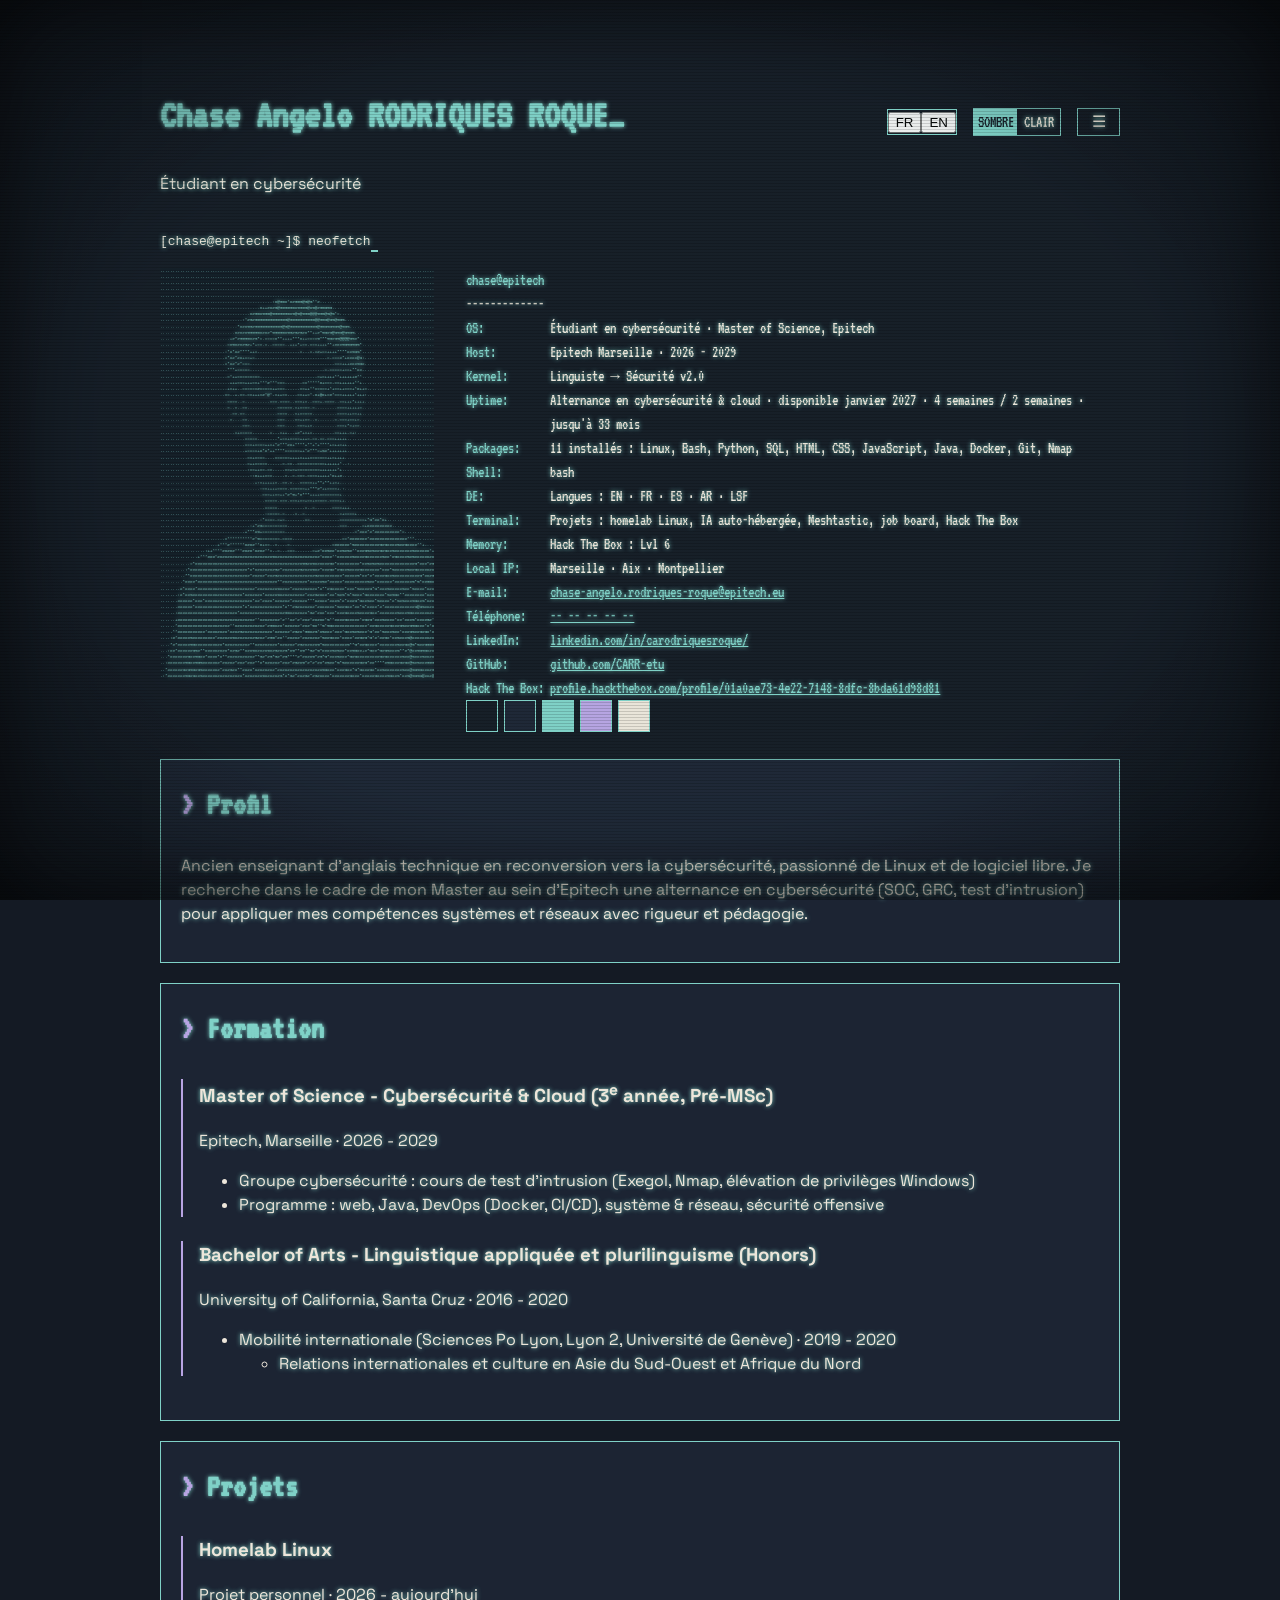
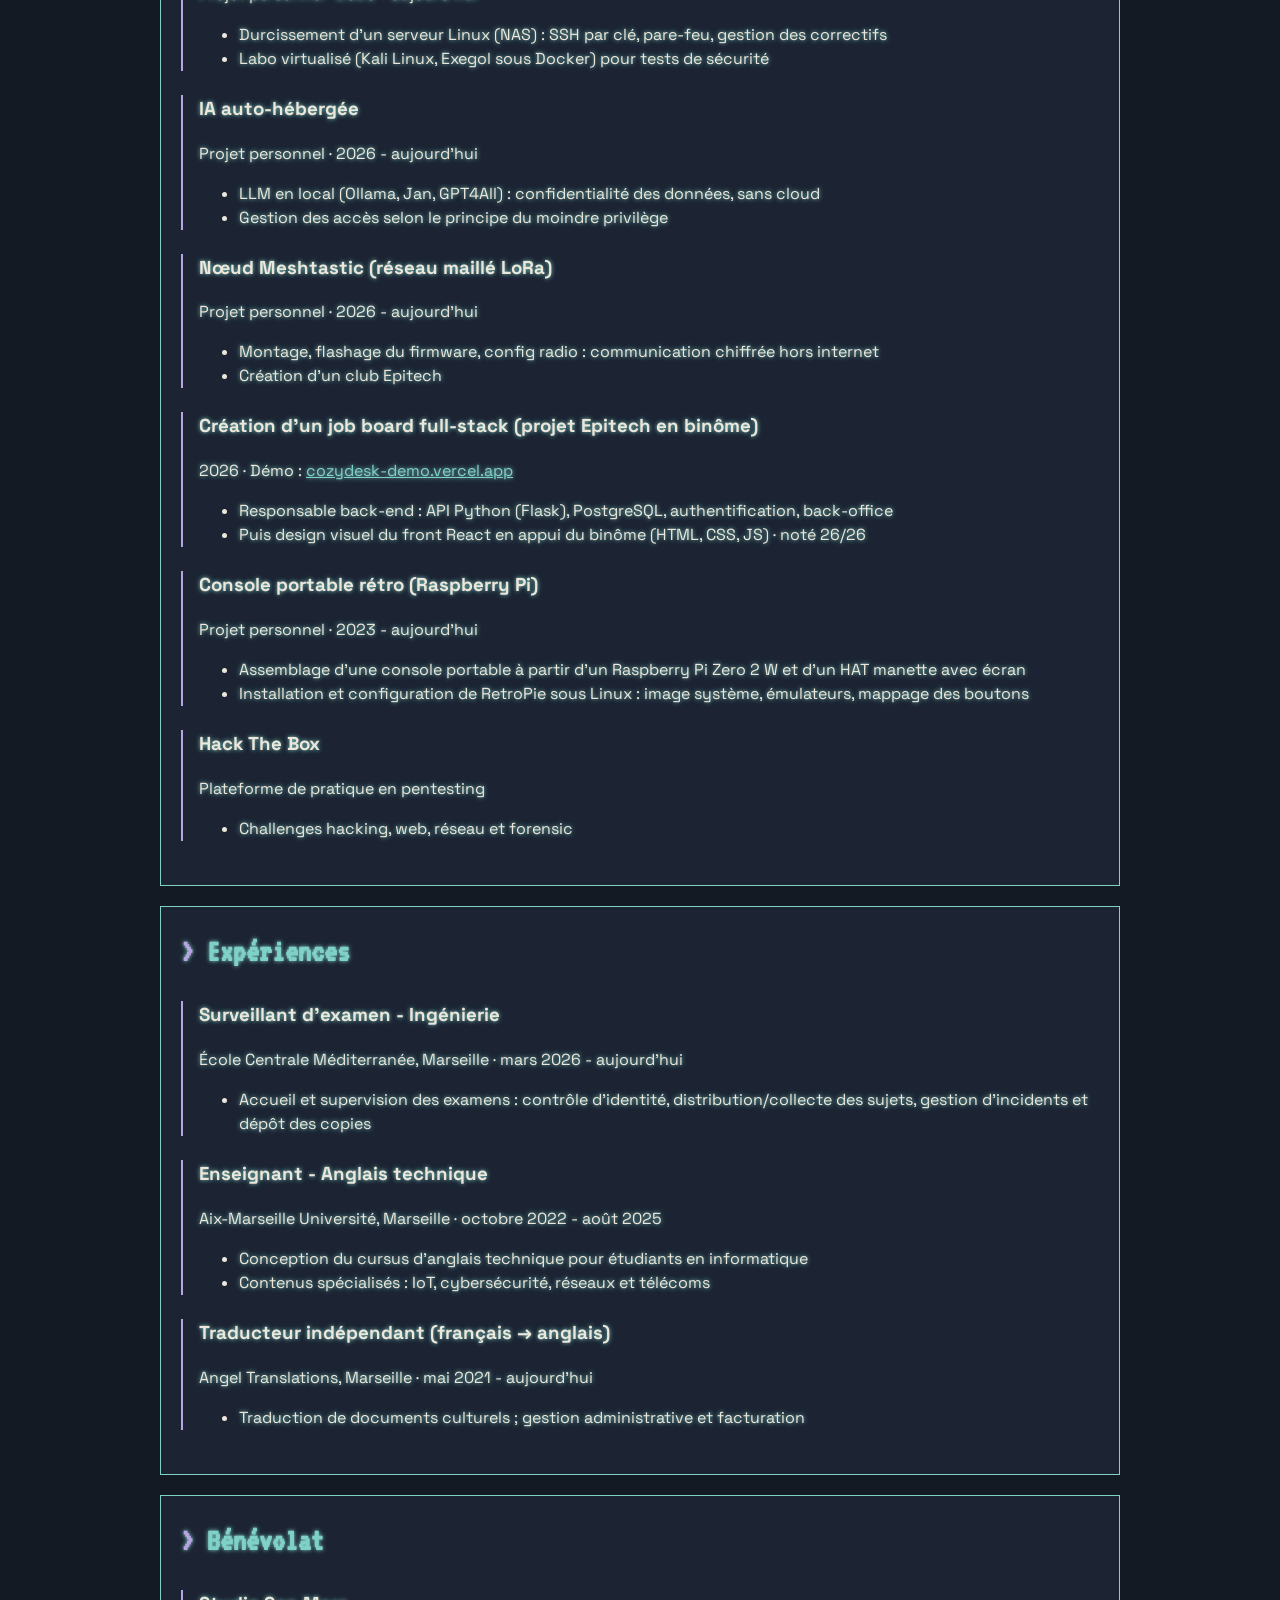
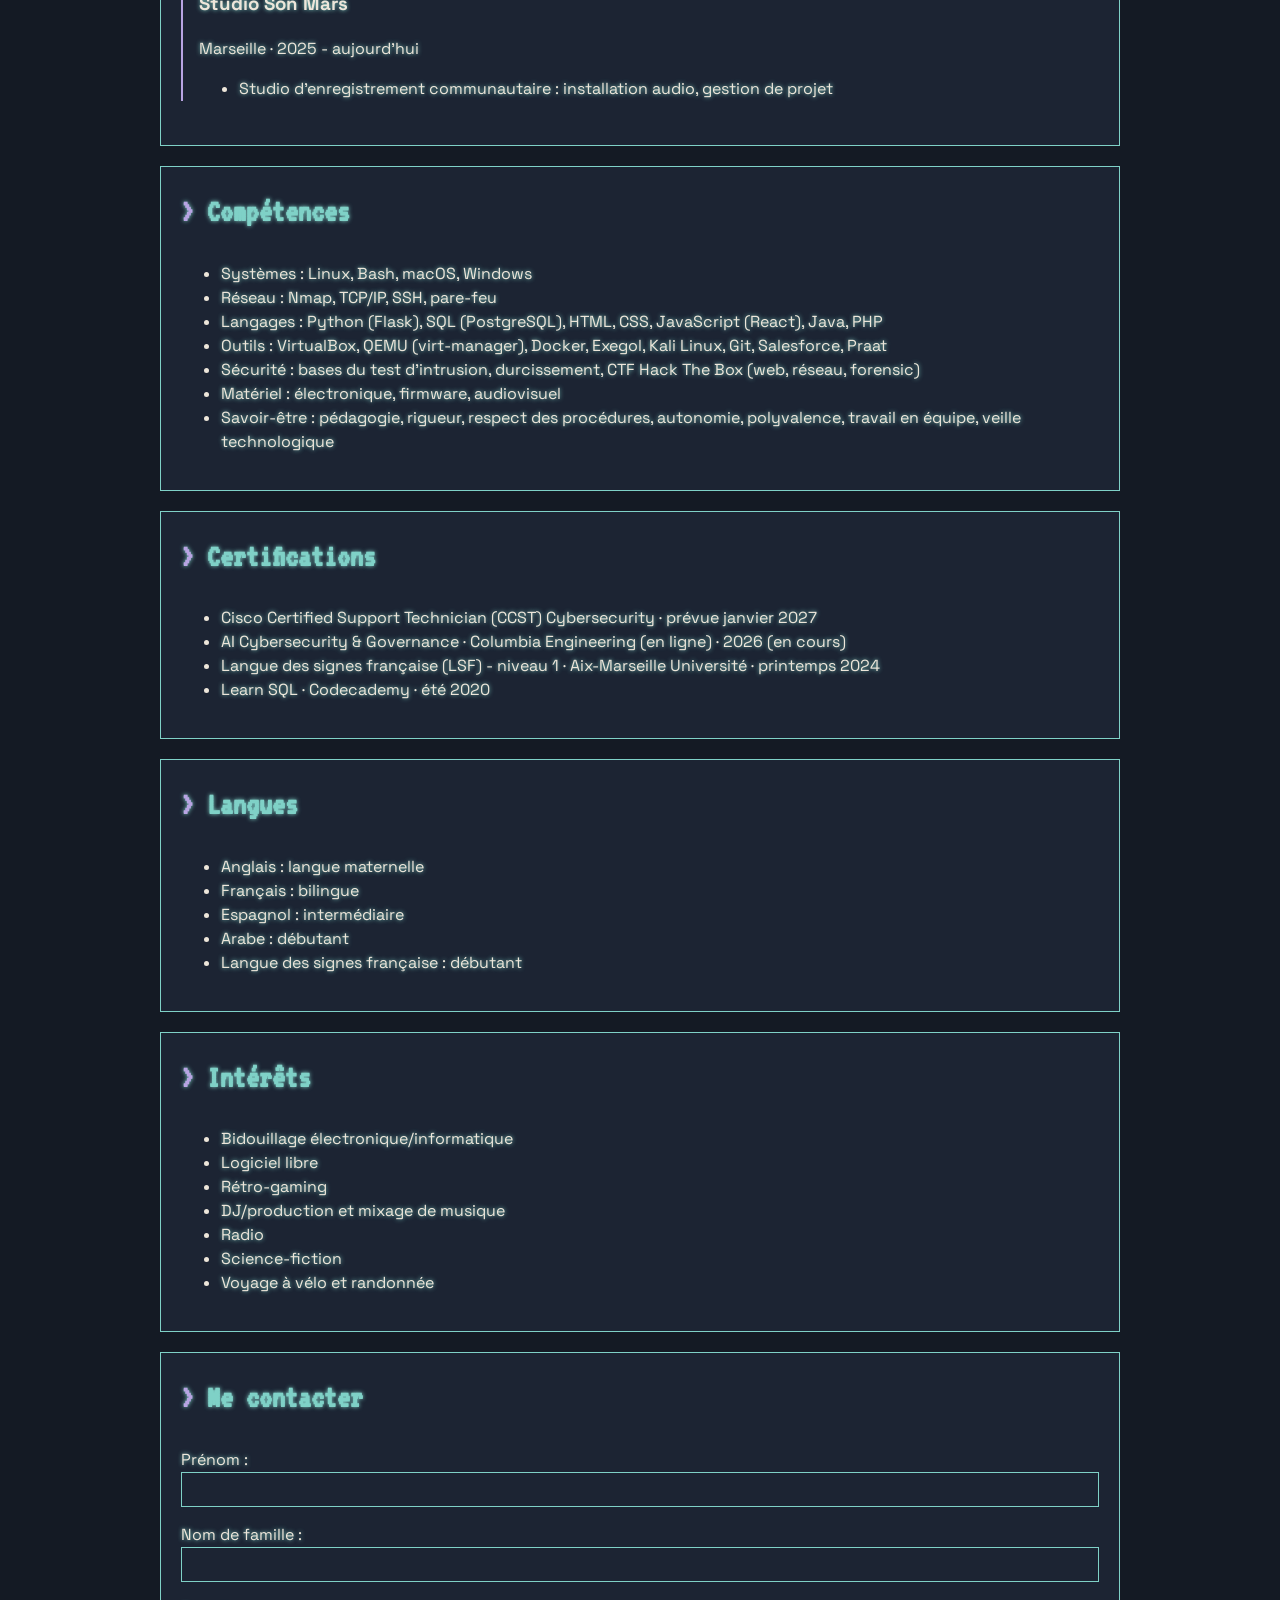
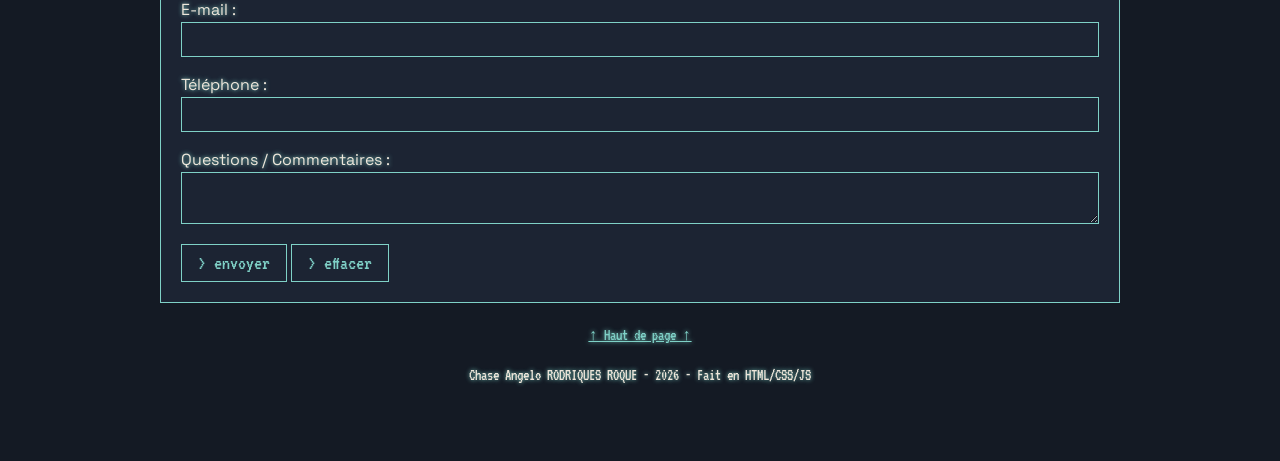
==== index.html @ 21bb39c5 "Update French content from CV" ====
<!DOCTYPE html>
<html lang="fr">
<head>
    <meta charset="UTF-8">
    <meta name="viewport" content="width=device-width, initial-scale=1.0">
    <title>Chase Angelo RODRIQUES ROQUE, Étudiant en cybersécurité</title>
    <link rel="preconnect" href="https://fonts.googleapis.com">
    <link rel="preconnect" href="https://fonts.gstatic.com" crossorigin>
    <link href="https://fonts.googleapis.com/css2?family=Space+Grotesk:wght@300..700&family=VT323&display=swap" rel="stylesheet">
    <link rel="stylesheet" href="css/style.css">
    <script src="js/main.js" defer></script>
</head>
    <body>
    <header>
        <div class="id">
            <h1>Chase Angelo RODRIQUES ROQUE</h1>
            <p>Étudiant en cybersécurité</p> 
        </div>
        <div class="header-controls">
            <ul class="lang-switch">
                <li><button type="button" data-lang="fr" aria-pressed="true">FR</button></li>
                <li><button type="button" data-lang="en" aria-pressed="false">EN</button></li>
            </ul>
            <label class="switch">
                <input type="checkbox" id="theme-toggle" aria-label="Mode clair">
                <span class="slider"></span>
                <span class="switch-text switch-dark">SOMBRE</span>
                <span class="switch-text switch-light">CLAIR</span>
            </label>
            <nav>
                <details>
                    <summary aria-label="Menu">☰</summary>
                    <ul>
                        <li><a href="#">neofetch_</a></li>
                        <li><a href="#profile">Profil</a></li>
                        <li><a href="#education">Formation</a></li>
                        <li><a href="#projects">Projets</a></li>
                        <li><a href="#experience">Expériences</a></li>
                        <li><a href="#volunteering">Bénévolat</a></li>
                        <li><a href="#skills">Compétences</a></li>
                        <li><a href="#certifications">Certifications</a></li>
                        <li><a href="#languages">Langues</a></li>
                        <li><a href="#interests">Intérêts</a></li>
                        <li><a href="#contact-form">Me contacter</a></li>
                    </ul>
                </details>
            </nav>    
        </div>
    </header>
    <main>
        <section id="neofetch">
            <p><code>[chase@epitech ~]$ <kbd>neofetch</kbd></code></p>
            <div class="portrait" tabindex="0">
                <img src="assets/photo-color.jpg" alt="Photo de Chase Angelo RODRIQUES ROQUE" width="400" height="400">
                <pre aria-hidden="true">
..............................................................................................................
..............................................................................................................
..............................................................................................................
..............................................................................................................
..............................................................................................................
.............................................:#@%%#*##%%%@%@%**#..............................................
........................................#++###%@%%%%%%#%%%%@#%@#%%%%%.........................................
..................................-.##%%#%%%@%%%%%%%#%@%@%%%@@@%%%@%@%*=......................................
.................................:*#%#%%%%%%%%%%%%%@%%%%%%%%%%@@%%%@%%@%%%-...................................
...............................*###%%#%%%%%%%%%%%@%@%%%%%%%%%%%@%%%%%%%%@%%%-.................................
..............................#####%%%%%####*%%%%%#%%#%#%##**++#*%%#%@%%%@%%%%................................
............................+#*#%%%%##%*=-====#**++++***#++====%***%%#%%@@@@%%#*..............................
...........................=#%####%#+*+==-=--=====--+++*+==-===++++**+###%%%%%%%*.............................
..........................:*#*##****++=-----------------=---=-=#+==++++****##%%%*.............................
..........................=*##*##+==+=-----------------------------=-===#*+####@%:............................
..........................=*##*#*===----------------------------------===+++###%%#............................
...........................***+=====------------------------------=-=====+==+**##-............................
...........................=*++=========-----------------------=+=++++**++++++#**.............................
............................+++===+++==+***#***===-------==*****#+===-==++++++**+.............................
...........................+=++--======#=====++===------==++**=====+*+==++===+*#++=...........................
..........................==--+-==-==+++=#*@*-=++==----==++=*-#+@#+=#*===+++++*+++:...........................
...........................====--=----------===-====--===+=--===+-====--==+++*++++............................
...........................=--=--==------------======-=+====-=---------====+++++=-............................
............................-==-==-------------====---=+=====----------====++==++.............................
............................=----==------------===----==++==--=-------=-===+==+=..............................
.............................----===-----------===-----===++=----------===+*=+==..............................
..............................=+=====-------=---=++---+#*+=+=---------==+++-=+:...............................
..................................=====--------*+==+====+++=-==-==-===+++++...................................
..................................===+====++=+*#***##+****+**+*+****+=++=++...................................
..................................+====+#*#*++****======++*#***=+%#*+++++++...................................
...................................==+====----======++++=+++=======++=++++....................................
...................................=++=====------=-==--===========++++++*.-:..................................
...................................:==++==-==-----==+=+=========+++++++*+..-..................................
....................................::#+++===-----=--=-===-====+++++*#++#.....................................
......................................+:=+++++=--==-=---=====++**+**++=+--....................................
........................................:==++++====-======++***#*++====+.:....................................
.........................................===++==++*#*%+*#***++++========+.....................................
..........................................=====-===-===+==+==+=====-====++....................................
..........................................=====-----------=--=-------====+++..................................
..........................................:=====-=----=--=--------------=+====+...............................
........................................:*====-=+=--------==------------==========+*%*##*#+...................
....................................:+*#%==========---------------------===------=+##########.................
.................................-+***#%+=========----------------------------=*###*#*##########*=............
..........................=**********#*%========-====--------------------==*#######*###############***-.......
.......................+***#******####**#+==--=----=-----------------=######*%##########%#%####%##%####**+-...
..................:++****#####***####*####**=--=---===-------=+#*##%##*##%#%#**###%%#%##%#%##%#######%######*+
...............+***###*######################%##################*####**######%####%######%##*#%####%#%########
............=*###########################################%%##%######%#*#########*##%#%#%##############%*###*#%
..........:*#######################*#*########%#*#######%####%##*###%#*#%##%####%#######*###*%#####%##%#######
.........-**########################*#####*###%###############%##########*#####%*##*#*####%##%##########%*###%
.........*####*################################**##########*#####%#*#####*#########%##*######*#######%*%*##%%#
........#*####*#######################*########%####*##########*#**#%#####*###*%####%*%*###%#####%##*%####*###
.......:#*##%####################*#######*#####%##########*###%####*##*%#%*%*%###*%#######*%#%%#**########*###
.......######*###*###################*##*####*######*######***#####*###%*#*###%*%##%##*%####*#*%#%###%%##%*###
.......######*###################*#*#############*#**#%#######*#######*%##%##*##*%*####*#*############%@%%####
......:########################*##################%%#######*%#*###*###*###%####%####%##*#######%###%%#########
......+###############################**########*#**##*#*###*#####*%**####%#####*#%#%*###%####*##*###%*####%#*
......*#####################**############*#%%###*######*###*%#**%*%%##############*##%#####%###%%##%%%###*#*#
.....**###########*########*####%############*######*#%##*%%##%*#%###*###*%##%#%###*%*##*%###%##*###%%##%#%#*#
....:#*#####%#########*######%########%###*#%%*##**#####*#######*%##%###*####*##%#%*%*#*##%#*##%###%@#########
....*#*#####%%###########*##########**#########*######*#%######%*%#########%**%*##%####*#######%##%#@%*%##%%%%
...:##*######%%#**#########*##%#**###%#####%##%###%*#%**#%**%#*%*####%#%##*##%%##+#*%##*%#%%###%**#*@##%%%%###
...*#######%##%%##*####*#**###########**%#*#%*%#*#%****#*####%*#%*%*###%###*%#%#########%#%######%##@%###%####
..:#######%%##%%%#######*#####*###*###**#*######*###*#%##%*#*#*##*#%##*%*%######%#%*##****#%%###%#%#@%#%###%%%
..*######%#%%%#%%#######*###%##**####*########*##################%%###*###%##*%*%###%#*##%#######%##@%%%%####%
.:*#######%%#%##%################*#######%######%*#*%#*###%#*#%#####*#######%###*#####%####%%##%*##%@%%%%@###@
                </pre>
            </div>
            <div class="neofetch-info">
                <p class="neofetch-title">chase@epitech</p>
                <p aria-hidden="true">-------------</p>
                <dl>
                    <dt>OS</dt>
                    <dd>Étudiant en cybersécurité · Master of Science, Epitech</dd>
                    <dt>Host</dt>
                    <dd>Epitech Marseille · 2026 - 2029</dd>
                    <dt>Kernel</dt>
                    <dd>Linguiste → Sécurité v2.0</dd>
                    <dt>Uptime</dt>
                    <dd>Alternance en cybersécurité & cloud · disponible janvier 2027 · 4 semaines / 2 semaines · jusqu'à 33 mois</dd>
                    <dt>Packages</dt>
                    <dd>11 installés : Linux, Bash, Python, SQL, HTML, CSS, JavaScript, Java, Docker, Git, Nmap</dd>
                    <dt>Shell</dt>
                    <dd>bash</dd>
                    <dt>DE</dt>
                    <dd>Langues : EN · FR · ES · AR · LSF</dd>
                    <dt>Terminal</dt>
                    <dd>Projets : homelab Linux, IA auto-hébergée, Meshtastic, job board, Hack The Box</dd>
                    <dt>Memory</dt>
                    <dd>Hack The Box : Lvl 6</dd>
                    <dt>Local IP</dt>
                    <dd>Marseille · Aix · Montpellier</dd>
                    <dt>E-mail</dt>
                    <dd><a href="mailto:chase-angelo.rodriques-roque@epitech.eu">chase-angelo.rodriques-roque@epitech.eu</a></dd>
                    <dt>Téléphone</dt>
                    <dd><a href="tel:+33---------">-- -- -- -- --</a></dd>
                    <dt>LinkedIn</dt>
                    <dd><a href="https://linkedin.com/in/carodriquesroque/">linkedin.com/in/carodriquesroque/</a></dd>
                    <dt>GitHub</dt>
                    <dd><a href="https://github.com/CARR-etu">github.com/CARR-etu</a></dd>
                    <dt>Hack The Box</dt>
                    <dd><a href="https://profile.hackthebox.com/profile/01a0ae73-4e22-7148-8dfc-8bda61d98d81">profile.hackthebox.com/profile/01a0ae73-4e22-7148-8dfc-8bda61d98d81</a></dd>
                </dl>
                <div class="neofetch-colors" aria-hidden="true">
                    <span></span>
                    <span></span>
                    <span></span>
                    <span></span>
                    <span></span>
                </div>
            </div>
        </section>
        <section id="profile">
            <h2 data-i18n="profile.title">Profil</h2>
            <p>Ancien enseignant d'anglais technique en reconversion vers la cybersécurité, passionné de Linux et de logiciel libre. Je recherche dans le cadre de mon Master au sein d'Epitech une alternance en cybersécurité (SOC, GRC, test d'intrusion) pour appliquer mes compétences systèmes et réseaux avec rigueur et pédagogie.</p>
        </section>
        <section id="education">
            <h2>Formation</h2>
            <article>
                <h3>Master of Science - Cybersécurité & Cloud (3<sup>e</sup> année, Pré-MSc)</h3>
                <p>Epitech, Marseille · 2026 - 2029</p>
                <ul>
                    <li>Groupe cybersécurité : cours de test d'intrusion (Exegol, Nmap, élévation de privilèges Windows)</li>
                    <li>Programme : web, Java, DevOps (Docker, CI/CD), système & réseau, sécurité offensive</li>
                </ul>
            </article>
            <article>
                <h3>Bachelor of Arts - Linguistique appliquée et plurilinguisme (Honors)</h3>
                <p>University of California, Santa Cruz · 2016 - 2020</p>
                <ul>
                    <li>Mobilité internationale (Sciences Po Lyon, Lyon 2, Université de Genève) · 2019 - 2020
                        <ul>
                            <li>Relations internationales et culture en Asie du Sud-Ouest et Afrique du Nord</li>
                        </ul>
                    </li>
                </ul>
            </article>
        </section>
        <section id="projects">
            <h2>Projets</h2>
            <article>
                <h3>Homelab Linux</h3>
                <p>Projet personnel · 2026 - aujourd'hui</p>
                <ul>
                    <li>Durcissement d'un serveur Linux (NAS) : SSH par clé, pare-feu, gestion des correctifs</li>
                    <li>Labo virtualisé (Kali Linux, Exegol sous Docker) pour tests de sécurité</li>
                </ul>
            </article>
            <article>
                <h3>IA auto-hébergée</h3>
                <p>Projet personnel · 2026 - aujourd'hui</p>
                <ul>
                    <li>LLM en local (Ollama, Jan, GPT4All) : confidentialité des données, sans cloud</li>
                    <li>Gestion des accès selon le principe du moindre privilège</li>
                </ul>
            </article>
            <article>
                <h3>Nœud Meshtastic (réseau maillé LoRa)</h3>
                <p>Projet personnel · 2026 - aujourd'hui</p>
                <ul>
                    <li>Montage, flashage du firmware, config radio : communication chiffrée hors internet</li>
                    <li>Création d'un club Epitech</li>
                </ul>
            </article>
            <article>
                <h3>Création d'un job board full-stack (projet Epitech en binôme)</h3>
                <p>2026 · Démo : <a href="https://cozydesk-demo.vercel.app">cozydesk-demo.vercel.app</a></p>
                <ul>
                    <li>Responsable back-end : API Python (Flask), PostgreSQL, authentification, back-office</li>
                    <li>Puis design visuel du front React en appui du binôme (HTML, CSS, JS) · noté 26/26</li>
                </ul>
            </article>
            <article>
                <h3>Console portable rétro (Raspberry Pi)</h3>
                <p>Projet personnel · 2023 - aujourd'hui</p>
                <ul>
                    <li>Assemblage d'une console portable à partir d'un Raspberry Pi Zero 2 W et d'un HAT manette avec écran</li>
                    <li>Installation et configuration de RetroPie sous Linux : image système, émulateurs, mappage des boutons</li>
                </ul>
            </article>
            <article>
                <h3>Hack The Box</h3>
                <p>Plateforme de pratique en pentesting</p>
                <ul>
                    <li>Challenges hacking, web, réseau et forensic</li>
                </ul>
            </article>
        </section>
        <section id="experience">
            <h2>Expériences</h2>
            <article>
                <h3>Surveillant d'examen - Ingénierie</h3>
                <p>École Centrale Méditerranée, Marseille · mars 2026 - aujourd'hui</p>
                <ul>
                    <li>Accueil et supervision des examens : contrôle d'identité, distribution/collecte des sujets, gestion d'incidents et dépôt des copies</li>
                </ul>
            </article>
            <article>
                <h3>Enseignant - Anglais technique</h3>
                <p>Aix-Marseille Université, Marseille · octobre 2022 - août 2025</p>
                <ul>
                    <li>Conception du cursus d'anglais technique pour étudiants en informatique</li>
                    <li>Contenus spécialisés : IoT, cybersécurité, réseaux et télécoms</li>
                </ul>
            </article>
            <article>
                <h3>Traducteur indépendant (français → anglais)</h3>
                <p>Angel Translations, Marseille · mai 2021 - aujourd'hui</p>
                <ul>
                    <li>Traduction de documents culturels ; gestion administrative et facturation</li>
                </ul>
            </article>
        </section>
        <section id="volunteering">
            <h2>Bénévolat</h2>
            <article>
                <h3>Studio Son Mars</h3>
                <p>Marseille · 2025 - aujourd'hui</p>
                <ul>
                    <li>Studio d'enregistrement communautaire : installation audio, gestion de projet</li>
                </ul>
            </article>
        </section>
        <section id="skills">
            <h2>Compétences</h2>
            <ul>
                <li>Systèmes : Linux, Bash, macOS, Windows</li>
                <li>Réseau : Nmap, TCP/IP, SSH, pare-feu</li>
                <li>Langages : Python (Flask), SQL (PostgreSQL), HTML, CSS, JavaScript (React), Java, PHP</li>
                <li>Outils : VirtualBox, QEMU (virt-manager), Docker, Exegol, Kali Linux, Git, Salesforce, Praat</li>
                <li>Sécurité : bases du test d'intrusion, durcissement, CTF Hack The Box (web, réseau, forensic)</li>
                <li>Matériel : électronique, firmware, audiovisuel</li>
                <li>Savoir-être : pédagogie, rigueur, respect des procédures, autonomie, polyvalence, travail en équipe, veille technologique</li>
            </ul>
        </section>
        <section id="certifications">
            <h2>Certifications</h2>
            <ul>
                <li>Cisco Certified Support Technician (CCST) Cybersecurity · prévue janvier 2027</li>
                <li>AI Cybersecurity & Governance · Columbia Engineering (en ligne) · 2026 (en cours)</li>
                <li>Langue des signes française (LSF) - niveau 1 · Aix-Marseille Université · printemps 2024</li>
                <li>Learn SQL · Codecademy · été 2020</li>
            </ul>
        </section>
        <section id="languages">
            <h2>Langues</h2>
            <ul>
                <li>Anglais : langue maternelle</li>
                <li>Français : bilingue</li>
                <li>Espagnol : intermédiaire</li>
                <li>Arabe : débutant</li>
                <li>Langue des signes française : débutant</li>
            </ul>
        </section>
        <section id="interests">
            <h2>Intérêts</h2>
            <ul>
                <li>Bidouillage électronique/informatique</li>
                <li>Logiciel libre</li>
                <li>Rétro-gaming</li>
                <li>DJ/production et mixage de musique</li>
                <li>Radio</li>
                <li>Science-fiction</li>
                <li>Voyage à vélo et randonnée</li>
            </ul>
        </section>
        <section id="contact-form">
            <h2>Me contacter</h2>
            <form>
                <label for="fname">Prénom :</label>
                <input type="text" id="fname" name="fname" required>

                <label for="lname">Nom de famille :</label>
                <input type="text" id="lname" name="lname" required>

                <label for="email">E-mail :</label>
                <input type="email" id="email" name="email" required>

                <label for="tel-num">Téléphone :</label>
                <input type="tel" id="tel-num" name="tel-num">

                <label for="message">Questions / Commentaires :</label>
                <textarea id="message" name="message" required></textarea>

                <input type="submit" value="> envoyer">
                <input type="reset" value="> effacer">
            </form>
        </section>

    </main>
    <footer>
        <p><a href="#">↑ Haut de page ↑</a></p>
        <p>Chase Angelo RODRIQUES ROQUE - 2026 - Fait en HTML/CSS/JS</p>
    </footer>
---- css/style.css ----
/* ==========================================================================
   Digital resume — style.css
   Shared by index.html (FR) and en/index.html (EN)

   Contents
   1.  Colors (variables)
   2.  Base
   3.  CRT effect
   4.  Typography & links
   5.  Header
   6.  Language switch (FR | EN)
   7.  Theme switch (dark | light)
   8.  Menu (☰)
   9.  Sections & articles
   10. Neofetch
   11. Portrait & glitch reveal
   12. Contact form
   13. Footer
   14. Reduced motion
   15. Responsive
   ========================================================================== */


/* ===== 1. Colors (variables) ===== */

/* Arctic Cabin (dark), the default */
:root {
    --bg: #141A24;
    --panel: #1C2433;
    --main: #7FD1C7;
    --second: #B8A4E3;
    --text: #EDE6DA;
}

/* Arctic Cabin (light), when the theme switch is checked */
:root:has(#theme-toggle:checked) {
    --bg: #F3EFE8;
    --panel: #E3E7EE;
    --main: #2A766D;
    --second: #6A54A6;
    --text: #1C2433;
}


/* ===== 2. Base ===== */

/* Width and height include padding and border */
*,
*::before,
*::after {
    box-sizing: border-box;
}

/* Menu links scroll smoothly to their section */
html {
    scroll-behavior: smooth;
}

/* Space Grotesk for all readable text */
body {
    background-color: var(--bg);
    color: var(--text);
    font-family: "Space Grotesk", sans-serif;
    padding: 50px 20px;
    line-height: 1.5;
    transition: background-color 0.4s, color 0.4s;
    /* CRT phosphor glow, inherited by all text */
    text-shadow: 0 0 4px var(--main);
}


/* ===== 3. CRT effect ===== */

/* Full-screen layer over the page: scanlines, vignette, haze, curved edges.
   pointer-events: none so it never blocks clicks */
body::after {
    content: "";
    position: fixed;
    inset: 0;
    pointer-events: none;
    z-index: 1000;
    background:
        /* scanlines: 1px faint line every 3px */
        repeating-linear-gradient(
            to bottom,
            rgba(0, 0, 0, 0.15) 0px,
            rgba(0, 0, 0, 0.15) 1px,
            transparent 1px,
            transparent 3px
        ),
        /* vignette: clear center, darker edges */
        radial-gradient(
            ellipse at center,
            transparent 60%,
            rgba(0, 0, 0, 0.45) 100%
        ),
        /* faint green haze (--main in RGB, at 3%) */
        linear-gradient(rgba(127, 209, 199, 0.03), rgba(127, 209, 199, 0.03));
    /* curved screen edges */
    box-shadow: inset 0 0 100px rgba(0, 0, 0, 0.6);
    /* very slow, subtle flicker */
    animation: crt-flicker 4s infinite;
}

@keyframes crt-flicker {
    0%, 100% { opacity: 1; }
    50% { opacity: 0.94; }
}

/* Light mode: lighter overlay, no flicker, no glow
   (animation: none is needed, an animation overrides a static opacity) */
:root:has(#theme-toggle:checked) body::after {
    opacity: 0.4;
    animation: none;
}

:root:has(#theme-toggle:checked) body {
    text-shadow: none;
}


/* ===== 4. Typography & links ===== */

/* Name: VT323 retro terminal font */
h1 {
    font-family: "VT323", monospace;
    color: var(--main);
    font-size: 2.5rem;
    transition: color 0.4s;
}

/* Blinking cursor after the name.
   step-end = no fade: each keyframe value holds until the next one (on 0-50%, off 50-100%) */
h1::after {
    content: "_";
    animation: cursor-blink 1s step-end infinite;
}

@keyframes cursor-blink {
    0%, 100% { opacity: 1; }
    50% { opacity: 0; }
}

/* Section titles */
h2 {
    font-family: "VT323", monospace;
    color: var(--main);
    font-size: 2rem;
    transition: color 0.4s;
}

/* Terminal prompt before each section title */
h2::before {
    content: "> ";
    color: var(--second);
}

a {
    color: var(--main);
    transition: background-color 0.25s, color 0.25s;
}

/* Inverted highlight on hover, keyboard focus and tap */
a:hover,
a:focus-visible,
a:active {
    background-color: var(--main);
    color: var(--bg);
}


/* ===== 5. Header ===== */

/* Name on the left, controls on the right, one row */
header {
    display: flex;
    justify-content: space-between;
    align-items: baseline;
    flex-wrap: wrap;             /* on phones, the controls can drop to a 2nd line */
    gap: 1rem;
    position: sticky;
    top: 0;
    z-index: 10;
    background-color: var(--bg);
}

/* FR|EN, theme switch and ☰ side by side, all in VT323 (inherited) */
.header-controls {
    display: flex;
    align-items: center;
    gap: 1rem;
    font-family: "VT323", monospace;
}

section {
    scroll-margin-top: 10rem;
}

/* ===== 6. Language switch (FR | EN) ===== */

/* Two links shown as one pill */
.lang-switch {
    display: inline-flex;
    margin: 0;
    padding: 0;
    list-style-type: none;
    border: 1px solid var(--main);
}

/* Both halves the same width: 7 characters + padding */
.lang-switch a {
    display: block;
    width: calc(7ch + 1px);
    padding: 1px;
    text-align: center;
    text-decoration: none;
}

/* Current language = inverted */
.lang-switch a[aria-current="page"] {
    background-color: var(--main);
    color: var(--bg);
}


/* ===== 7. Theme switch (dark | light) ===== */

/* The pill */
.switch {
    position: relative;
    display: inline-flex;
    border: 1px solid var(--main);
    cursor: pointer;
}

/* Hide the real checkbox but keep it keyboard-accessible */
.switch input {
    position: absolute;
    opacity: 0;
    width: 0;
    height: 0;
}

/* DARK / LIGHT words, above the slider */
.switch-text {
    position: relative;
    z-index: 1;
    width: calc(7ch + 1px);
    padding: 1px;
    text-align: center;
}

/* Sliding highlight, covers one half */
.slider {
    position: absolute;
    top: 0;
    left: 0;
    width: 50%;
    height: 100%;
    background-color: var(--main);
    transition: transform 0.4s;
}

/* Checked = light: slide to the right half */
.switch input:checked ~ .slider {
    transform: translateX(100%);
}

/* Keyboard focus ring */
.switch input:focus-visible ~ .slider {
    outline: 2px solid var(--second);
}

/* Active word: dark text so it stays readable on the highlight */
/* Unchecked = dark mode: DARK is under the highlight */
.switch input:not(:checked) ~ .switch-dark {
    color: var(--bg);
}

/* Checked = light mode: LIGHT is under the highlight */
.switch input:checked ~ .switch-light {
    color: var(--bg);
}


/* ===== 8. Menu (☰) ===== */

/* The ☰ button: pill look, like FR|EN and the theme switch */
nav summary {
    display: flex;
    justify-content: center;
    align-items: center;
    width: calc(7ch + 1px);          /* 44px tap target */
    min-height: 28px;
    list-style: none;            /* removes the ▶ arrow (Chrome, Firefox) */
    border: 1px solid var(--main);
    cursor: pointer;
}

/* Removes the ▶ arrow in Safari */
nav summary::-webkit-details-marker {
    display: none;
}

/* Keyboard focus: same style as the other controls */
nav summary:focus-visible {
    outline: 2px solid var(--second);
}

/* The anchor point: the dropdown is placed relative to this box */
nav details {
    position: relative;
}

/* The dropdown: floats over the page, under the ☰, aligned to its right edge */
nav details ul {
    position: absolute;
    top: 100%;                   /* just below the button */
    right: 0;                    /* right edges line up */
    z-index: 10;                 /* above the sections, below the CRT layer (1000) */
    min-width: 20ch;             /* wide enough so links don't wrap */
    margin: 0;
    padding: 0.5rem 0;
    list-style: none;
    background-color: var(--panel);
    border: 1px solid var(--main);
}

/* One link per line, full width of the dropdown */
nav a {
    display: block;
    padding: 0.5rem 1rem;
    text-decoration: none;
}


/* ===== 9. Sections & articles ===== */

/* Every section = a panel, like a terminal window (the neofetch stays open) */
main > section:not(#neofetch) {
    margin-top: 20px;
    margin-bottom: 20px;
    padding: 20px;
    background-color: var(--panel);
    border: 1px solid var(--main);
    transition: background-color 0.4s, border-color 0.4s;
}

/* No extra space above the title inside the panel */
main > section > h2:first-child {
    margin-top: 0;
}

/* Items inside a panel: no second box, a left line instead */
article {
    margin-top: 1.5rem;
    margin-bottom: 1.5rem;
    padding-left: 1rem;
    border-left: 2px solid var(--second);
}

main:has(section:target) > section:not(:target) {
    display: none;
}

/* ===== 10. Neofetch ===== */

/* VT323 for the whole block (inherited) */
#neofetch {
    font-family: "VT323", monospace;
}

#neofetch pre {
    color: var(--main);
    overflow: auto;              /* only the ASCII scrolls on small screens, not the page */
}

/* user@host title */
#neofetch .neofetch-title {
    color: var(--main);
}

/* No default paragraph margins, so the title lines up with the portrait */
#neofetch .neofetch-info p {
    margin: 0;
}

/* Label → value rows: labels as wide as needed, values take the rest */
#neofetch dl {
    display: grid;
    grid-template-columns: auto 1fr;
    column-gap: 1ch;
    margin: 0;
}

#neofetch dt {
    color: var(--main);
}

/* The colon is added by CSS, keeps the HTML clean */
#neofetch dt::after {
    content: ":";
}

#neofetch dd {
    margin: 0;
}

/* Color blocks = the palette, so they follow the theme */
#neofetch .neofetch-colors span {
    display: inline-block;
    width: 2rem;
    height: 2rem;
    border: 1px solid var(--main);
}

#neofetch .neofetch-colors span:nth-child(1) { background-color: var(--bg); }
#neofetch .neofetch-colors span:nth-child(2) { background-color: var(--panel); }
#neofetch .neofetch-colors span:nth-child(3) { background-color: var(--main); }
#neofetch .neofetch-colors span:nth-child(4) { background-color: var(--second); }
#neofetch .neofetch-colors span:nth-child(5) { background-color: var(--text); }

/* Terminal typing: "neofetch" types itself once, just after the page loads,
   then the underscore cursor keeps blinking, like the one after the name.
   The box grows 1 character per step; overflow: hidden hides the rest */
#neofetch kbd {
    display: inline-block;
    overflow: hidden;
    white-space: nowrap;
    vertical-align: bottom;
    font-family: inherit;
    width: 1ch;                  /* starts with just the cursor */
    padding-right: 1ch;          /* space reserved for the cursor */
    /* the cursor: a 1ch x 2px bar in the bottom right corner (underscore, like the h1) */
    background: linear-gradient(var(--main), var(--main)) no-repeat right bottom / 1ch 2px;
    animation:
        type-in 0.8s steps(8, end) 0.3s forwards,
        underscore-blink 1s step-end 1.1s infinite;
}

/* 8 letters in "neofetch" + 1ch for the cursor */
@keyframes type-in {
    to { width: 9ch; }
}

/* Starts when the typing ends (0.3s + 0.8s = 1.1s); same rhythm as the h1 cursor */
@keyframes underscore-blink {
    0%, 100% { background-size: 1ch 2px; }
    50% { background-size: 0 0; }
}


/* ===== 11. Portrait & glitch reveal ===== */

/* ASCII on top, color photo revealed on hover, tap or keyboard focus */
#neofetch .portrait {
    position: relative;
    display: inline-block;
    flex-shrink: 0;
    overflow: hidden;
    cursor: pointer;
}

/* The ASCII sets the size of the portrait and hides the photo behind it */
#neofetch .portrait pre {
    position: relative;
    z-index: 1;
    margin: 0;
    font-family: monospace;
    font-size: 0.26rem;
    line-height: 1.5;
    background-color: var(--bg);
    transition: opacity 0.15s;
}

/* The photo fills exactly the ASCII's space, underneath it */
#neofetch .portrait img {
    position: absolute;
    top: 0;
    left: 0;
    width: 100%;
    height: 100%;
    object-fit: cover;
}

/* Reveal: the ASCII fades out */
#neofetch .portrait:hover pre,
#neofetch .portrait:focus pre {
    opacity: 0;
}

/* Keyboard users see where the focus is */
#neofetch .portrait:focus-visible {
    outline: 2px solid var(--second);
}

/* Photo glitch: one band of the photo per frame, uneven timings and shifts.
   steps(1, end) = no smooth motion, the image jumps from frame to frame */
#neofetch .portrait:hover img,
#neofetch .portrait:focus img {
    animation: image-glitch-in 0.6s steps(1, end);
}

@keyframes image-glitch-in {
    0%   { clip-path: inset(42% 0 51% 0); transform: translateX(-9px); }
    7%   { clip-path: inset(8% 0 88% 0);  transform: translateX(4px); }
    13%  { clip-path: inset(63% 0 12% 0); transform: translateX(-2px) skewX(8deg); }
    21%  { clip-path: inset(0 0 94% 0);   transform: translateX(11px); }
    27%  { clip-path: inset(28% 0 40% 0); transform: translateX(-6px); }
    38%  { clip-path: inset(77% 0 3% 0);  transform: translateX(3px) skewX(-5deg); }
    44%  { clip-path: inset(15% 0 79% 0); transform: translateX(-12px); }
    56%  { clip-path: inset(50% 0 30% 0); transform: translateX(5px); }
    61%  { clip-path: inset(4% 0 60% 0);  transform: translateX(-3px); }
    73%  { clip-path: inset(35% 0 25% 0); transform: translateX(2px); }
    84%  { clip-path: inset(0 0 12% 0);   transform: translateX(-1px); }
    100% { clip-path: inset(0 0 0 0);     transform: translateX(0); }
}

/* Palette glitch: a color layer over the portrait, invisible at rest.
   screen blends the color into the photo instead of covering it */
#neofetch .portrait::after {
    content: "";
    position: absolute;
    inset: 0;
    z-index: 2;
    pointer-events: none;
    opacity: 0;
    mix-blend-mode: screen;
}

/* Light mode: darker palette, so multiply tints better than screen */
:root:has(#theme-toggle:checked) #neofetch .portrait::after {
    mix-blend-mode: multiply;
}

#neofetch .portrait:hover::after,
#neofetch .portrait:focus::after {
    animation: palette-glitch 0.6s steps(1, end);
}

/* Same timing as the photo, different bands, so they never line up.
   Max 2 color flashes at low opacity: stays under WCAG 2.3.1 (3 flashes per second) */
@keyframes palette-glitch {
    0%   { opacity: 0.5;  background-color: var(--main);   clip-path: inset(10% 0 82% 0); transform: translateX(7px); }
    7%   { opacity: 0.4;  background-color: var(--second); clip-path: inset(55% 0 30% 0); transform: translateX(-4px); }
    21%  { opacity: 0; }
    44%  { opacity: 0.45; background-color: var(--second); clip-path: inset(33% 0 58% 0); transform: translateX(8px); }
    56%  { opacity: 0.3;  background-color: var(--main);   clip-path: inset(80% 0 5% 0);  transform: translateX(-2px); }
    73%, 100% { opacity: 0; }
}


/* ===== 12. Contact form ===== */

/* Each label on its own line, above its field */
#contact-form label {
    display: block;
    margin-top: 1rem;
}

/* Fields: own line, themed with the palette */
#contact-form input[type="text"],
#contact-form input[type="email"],
#contact-form input[type="tel"],
#contact-form textarea {
    display: block;
    width: 100%;
    padding: 0.5rem;
    font-family: inherit;
    color: var(--text);
    background-color: var(--panel);
    border: 1px solid var(--main);
}

/* Buttons: terminal style */
#contact-form input[type="submit"],
#contact-form input[type="reset"] {
    margin-top: 1.25rem;
    padding: 0.5rem 1rem;
    font-family: "VT323", monospace;
    font-size: 1.25rem;
    color: var(--main);
    background: transparent;
    border: 1px solid var(--main);
    cursor: pointer;
    transition: background-color 0.25s, color 0.25s;
}

/* Buttons: inverted highlight, like the links */
#contact-form input[type="submit"]:hover,
#contact-form input[type="submit"]:focus-visible,
#contact-form input[type="reset"]:hover,
#contact-form input[type="reset"]:focus-visible {
    background-color: var(--main);
    color: var(--bg);
}


/* ===== 13. Footer ===== */

/* Back-to-top link, centered, terminal font */
footer {
    font-family: "VT323", monospace;
    text-align: center;
}


/* ===== 14. Reduced motion =====
   Placed after all the animations on purpose: with equal specificity, the last rule wins.
   Selectors match the :hover / :focus rules, otherwise those (more specific) would win. */
@media (prefers-reduced-motion: reduce) {
    /* Links jump instead of scrolling smoothly */
    html {
        scroll-behavior: auto;
    }
    /* No CRT flicker */
    body::after {
        animation: none;
    }
    /* No blinking cursor after the name: it stays visible */
    h1::after {
        animation: none;
    }
    /* No typing: show the word right away (width: 1ch would hide it) */
    #neofetch kbd {
        animation: none;
        width: auto;
        padding-right: 0;
        background: none;
    }
    /* No glitch: the photo just appears */
    #neofetch .portrait:hover img,
    #neofetch .portrait:focus img,
    #neofetch .portrait:hover::after,
    #neofetch .portrait:focus::after {
        animation: none;
    }
}


/* ===== 15. Responsive (mobile first) ===== */

/* Tablet and up: neofetch side by side (portrait left, info right) */
@media (min-width: 768px) {
    #neofetch {
        display: flex;
        flex-wrap: wrap;
        column-gap: 2rem;
        align-items: flex-start;
    }
    /* The prompt line takes a full row above */
    #neofetch > p {
        flex-basis: 100%;
    }
    #neofetch .neofetch-info {
        flex: 1;
        min-width: 0;
        margin: 0;
    }
    header {
    display: flex;
    justify-content: space-between;
    align-items: baseline;
    flex-wrap: wrap;             /* on phones, the controls can drop to a 2nd line */
    gap: 1rem;
    position: sticky;
    top: 0;
    z-index: 10;
    background-color: var(--bg);
    width: 100%;
    }
}

/* Desktop: readable line length, centered */
@media (min-width: 1024px) {
    header,
    main {
        max-width: 60rem;
        margin: 0 auto;
    }
}
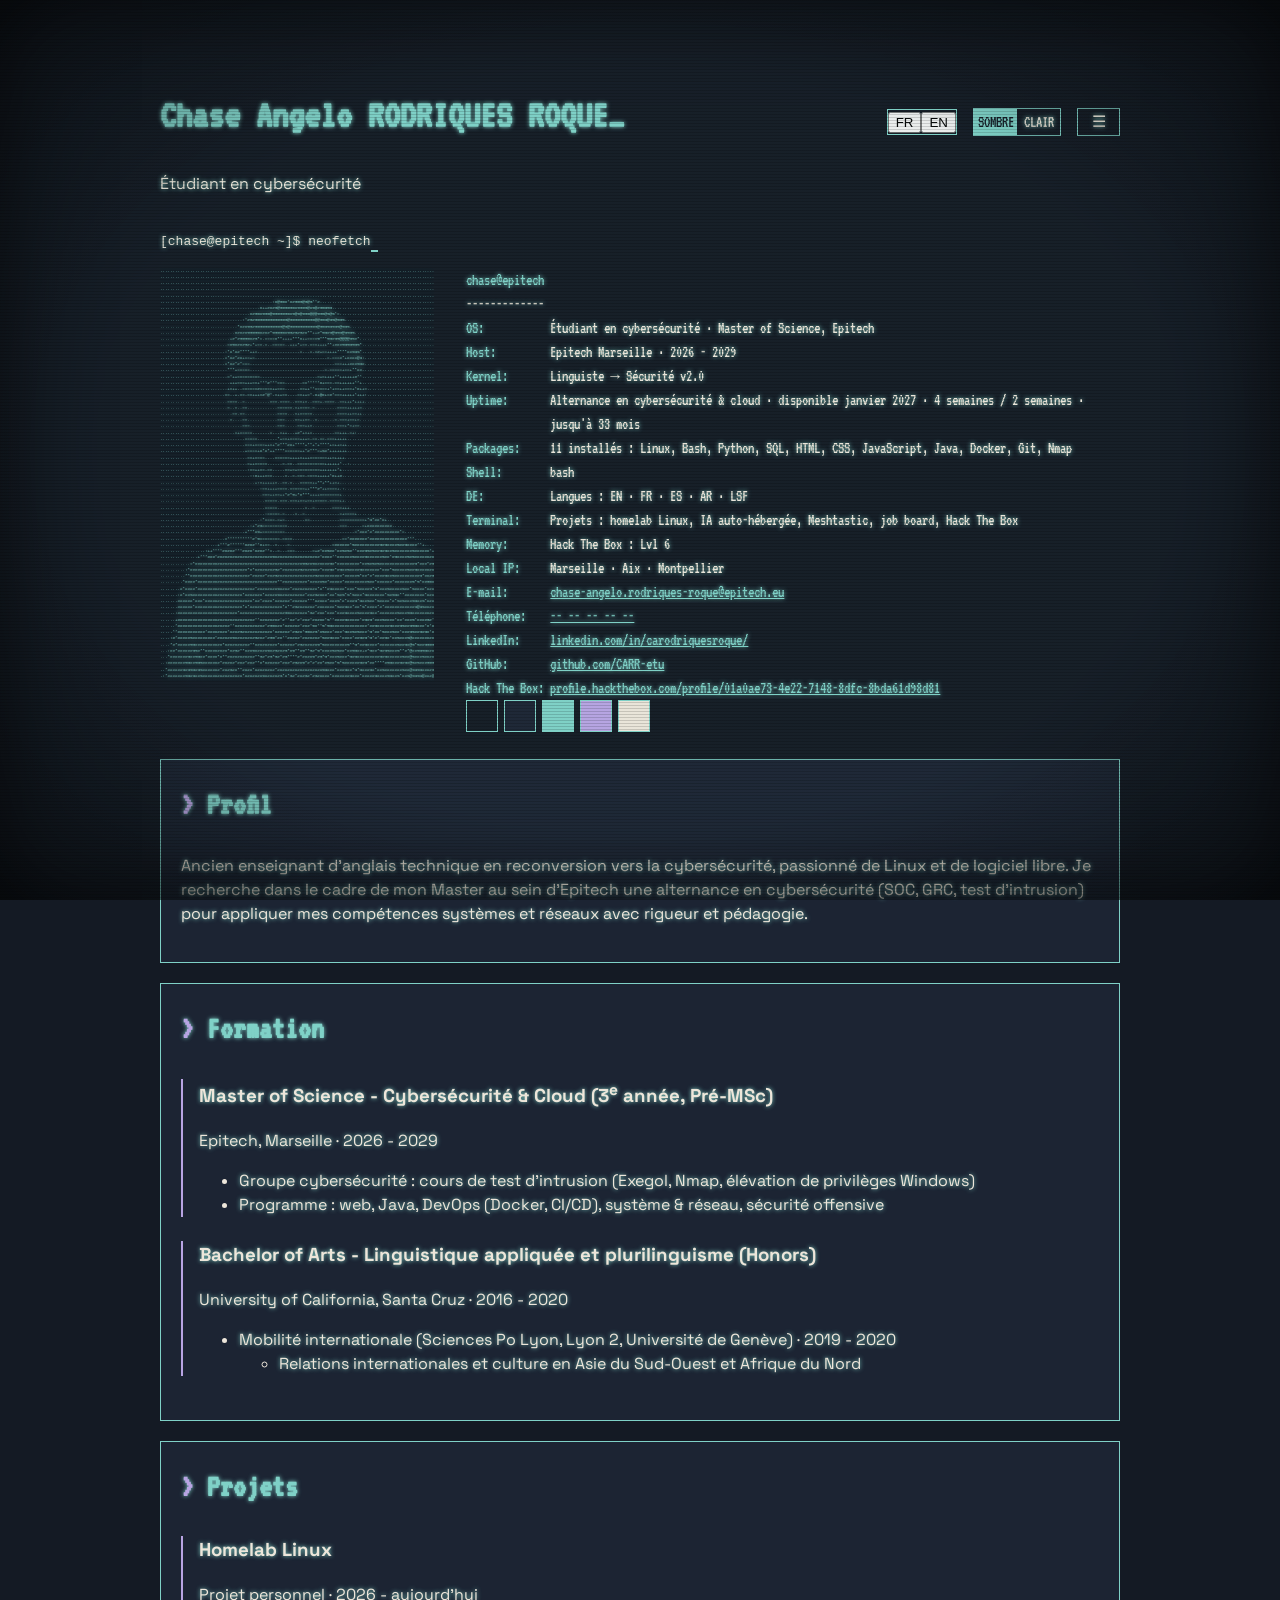
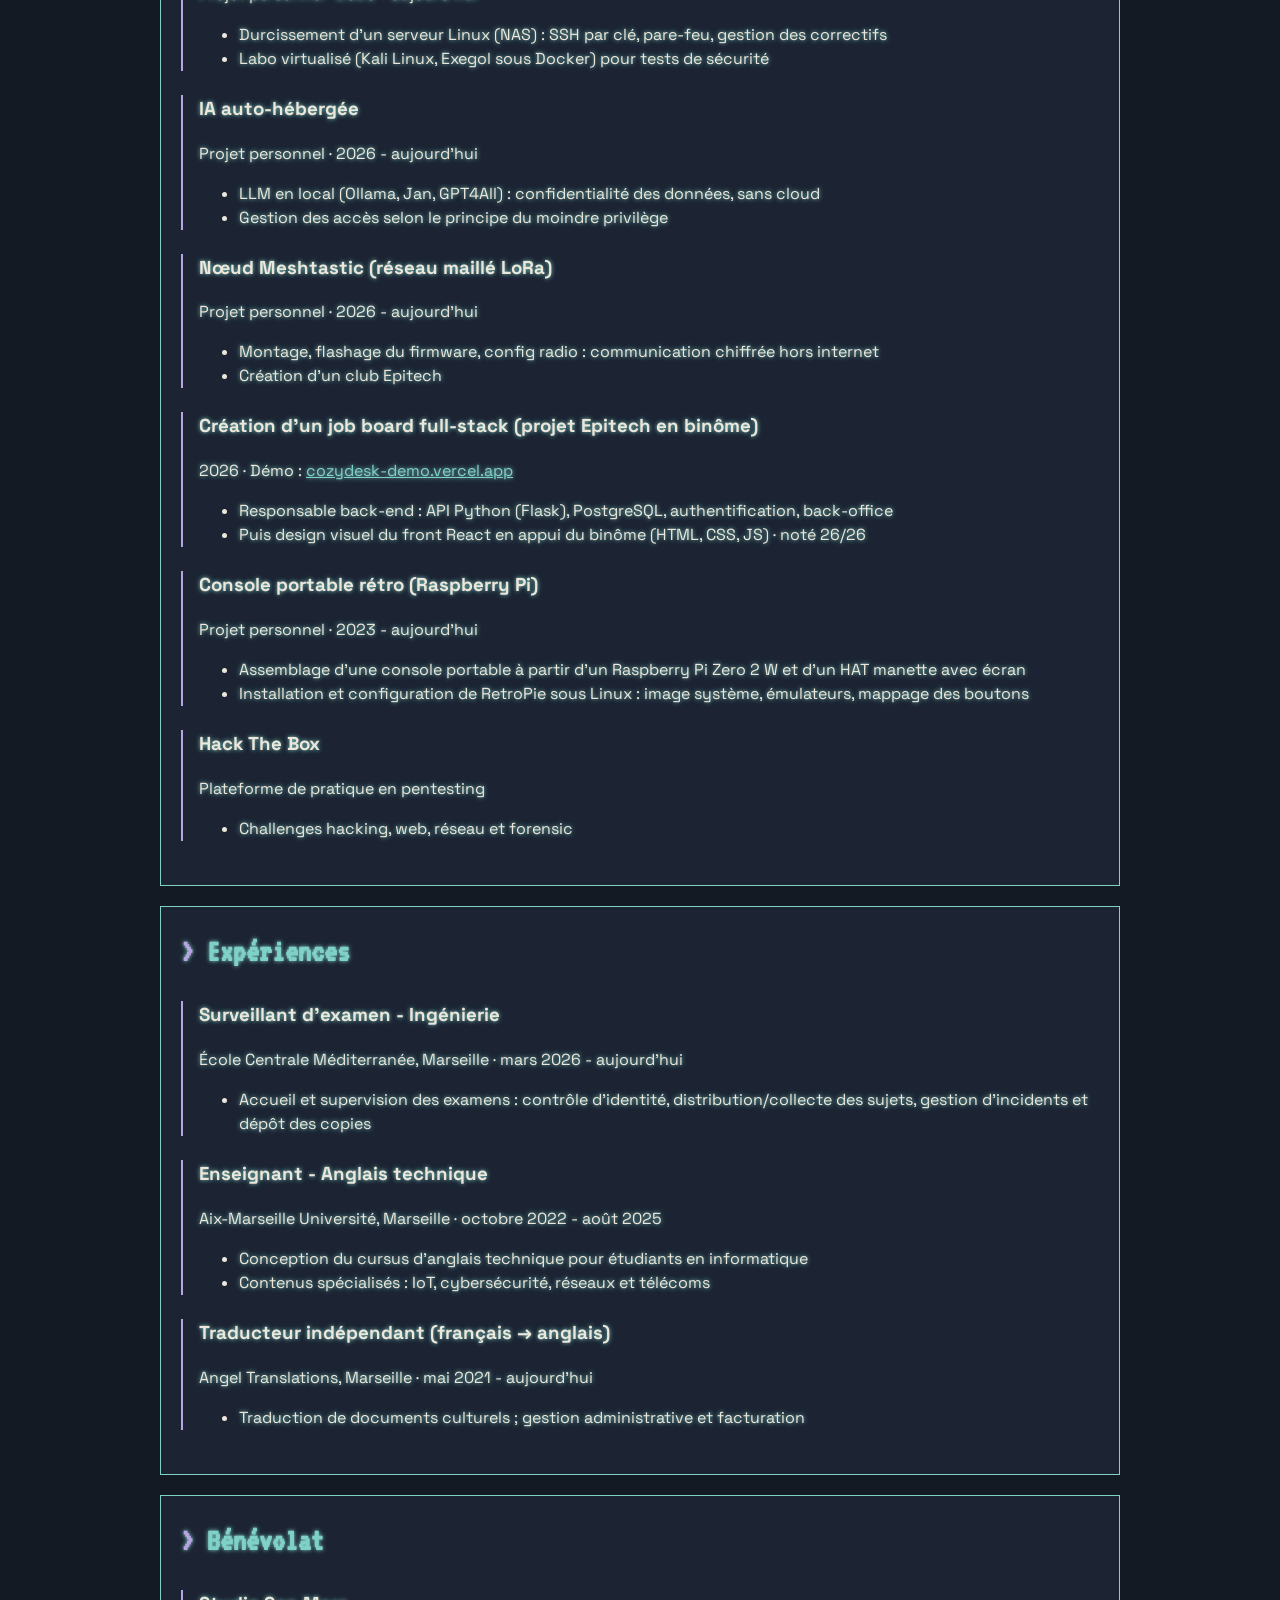
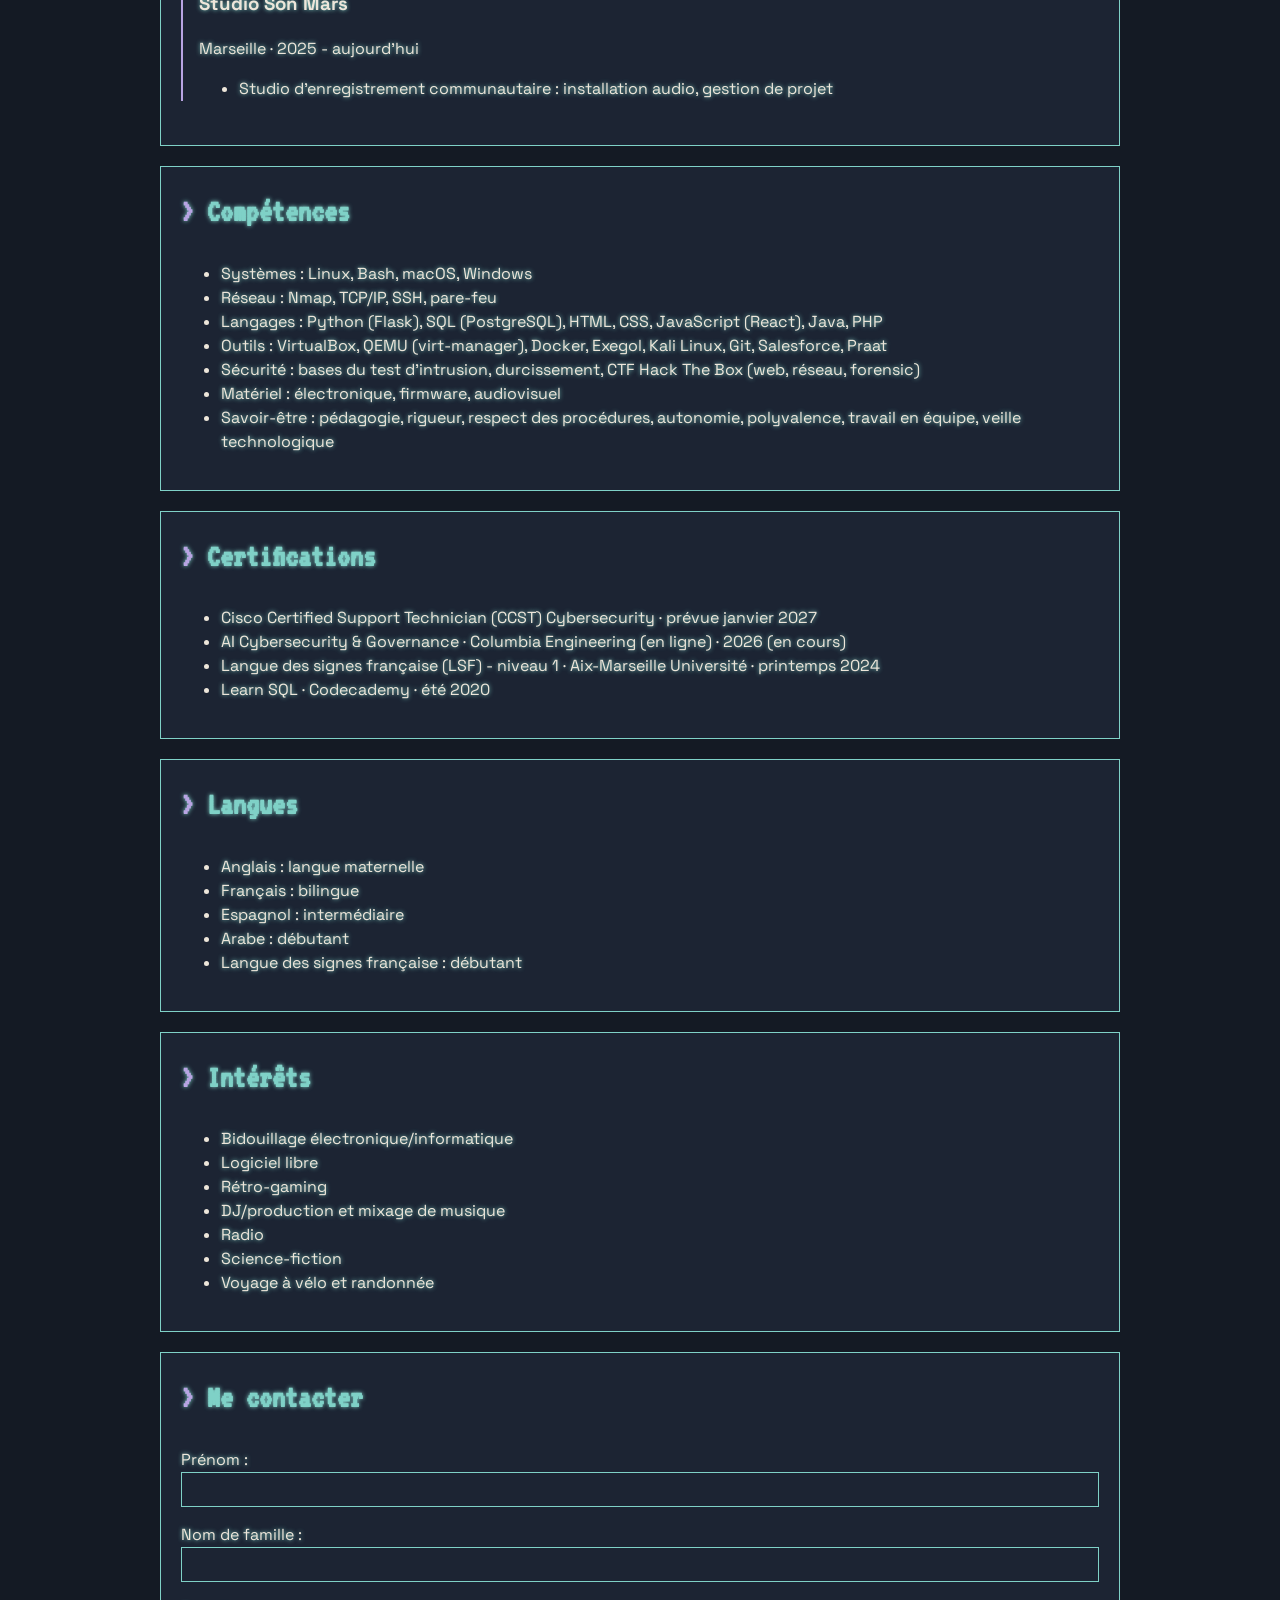
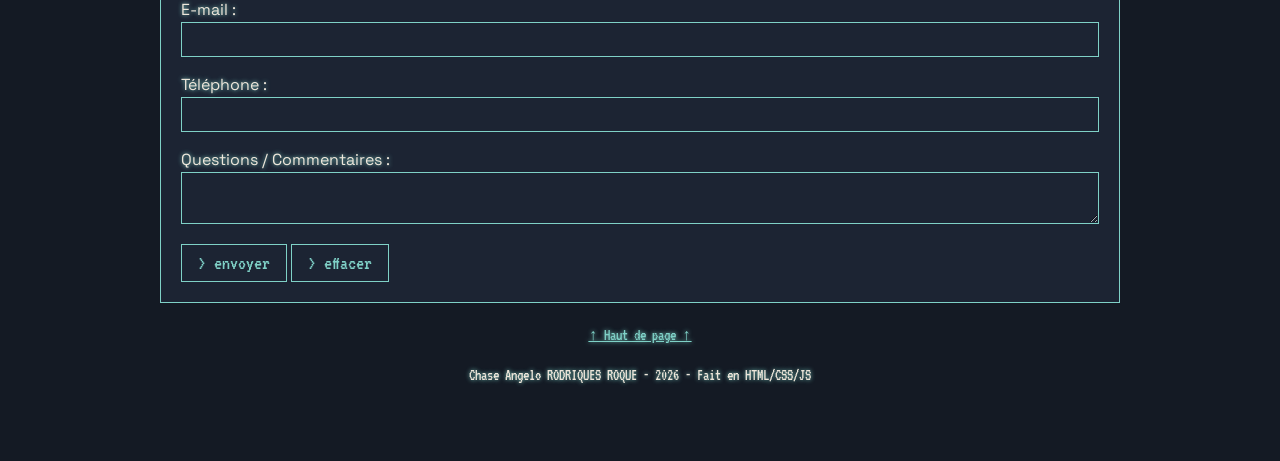
==== commit a63d1fd5: "Add data-i18n keys to all page text" ====
--- a/index.html
+++ b/index.html
@@ -8,13 +8,14 @@
     <link rel="preconnect" href="https://fonts.gstatic.com" crossorigin>
     <link href="https://fonts.googleapis.com/css2?family=Space+Grotesk:wght@300..700&family=VT323&display=swap" rel="stylesheet">
     <link rel="stylesheet" href="css/style.css">
-    <script src="js/main.js" defer></script>
+    <script src="js/translations.js" defer></script>
+   <script src="js/main.js" defer></script>
 </head>
     <body>
     <header>
         <div class="id">
             <h1>Chase Angelo RODRIQUES ROQUE</h1>
-            <p>Étudiant en cybersécurité</p> 
+            <p data-i18n="header.subtitle">Étudiant en cybersécurité</p> 
         </div>
         <div class="header-controls">
             <ul class="lang-switch">
@@ -24,24 +25,24 @@
             <label class="switch">
                 <input type="checkbox" id="theme-toggle" aria-label="Mode clair">
                 <span class="slider"></span>
-                <span class="switch-text switch-dark">SOMBRE</span>
-                <span class="switch-text switch-light">CLAIR</span>
+                <span class="switch-text switch-dark" data-i18n="theme.dark">SOMBRE</span>
+                <span class="switch-text switch-light" data-i18n="theme.light">CLAIR</span>
             </label>
             <nav>
                 <details>
                     <summary aria-label="Menu">☰</summary>
                     <ul>
                         <li><a href="#">neofetch_</a></li>
-                        <li><a href="#profile">Profil</a></li>
-                        <li><a href="#education">Formation</a></li>
-                        <li><a href="#projects">Projets</a></li>
-                        <li><a href="#experience">Expériences</a></li>
-                        <li><a href="#volunteering">Bénévolat</a></li>
-                        <li><a href="#skills">Compétences</a></li>
-                        <li><a href="#certifications">Certifications</a></li>
-                        <li><a href="#languages">Langues</a></li>
-                        <li><a href="#interests">Intérêts</a></li>
-                        <li><a href="#contact-form">Me contacter</a></li>
+                        <li><a href="#profile" data-i18n="nav.profile">Profil</a></li>
+                        <li><a href="#education" data-i18n="nav.education">Formation</a></li>
+                        <li><a href="#projects" data-i18n="nav.projects">Projets</a></li>
+                        <li><a href="#experience" data-i18n="nav.experience">Expériences</a></li>
+                        <li><a href="#volunteering" data-i18n="nav.volunteering">Bénévolat</a></li>
+                        <li><a href="#skills" data-i18n="nav.skills">Compétences</a></li>
+                        <li><a href="#certifications" data-i18n="nav.certifications">Certifications</a></li>
+                        <li><a href="#languages" data-i18n="nav.languages">Langues</a></li>
+                        <li><a href="#interests" data-i18n="nav.interests">Intérêts</a></li>
+                        <li><a href="#contact-form" data-i18n="nav.contact-form">Me contacter</a></li>
                     </ul>
                 </details>
             </nav>    
@@ -126,28 +127,28 @@
                 <p aria-hidden="true">-------------</p>
                 <dl>
                     <dt>OS</dt>
-                    <dd>Étudiant en cybersécurité · Master of Science, Epitech</dd>
+                    <dd data-i18n="neofetch.os">Étudiant en cybersécurité · Master of Science, Epitech</dd>
                     <dt>Host</dt>
                     <dd>Epitech Marseille · 2026 - 2029</dd>
                     <dt>Kernel</dt>
-                    <dd>Linguiste → Sécurité v2.0</dd>
+                    <dd data-i18n="neofetch.kernel">Linguiste → Sécurité v2.0</dd>
                     <dt>Uptime</dt>
-                    <dd>Alternance en cybersécurité & cloud · disponible janvier 2027 · 4 semaines / 2 semaines · jusqu'à 33 mois</dd>
+                    <dd data-i18n="neofetch.uptime">Alternance en cybersécurité & cloud · disponible janvier 2027 · 4 semaines / 2 semaines · jusqu'à 33 mois</dd>
                     <dt>Packages</dt>
-                    <dd>11 installés : Linux, Bash, Python, SQL, HTML, CSS, JavaScript, Java, Docker, Git, Nmap</dd>
+                    <dd data-i18n="neofetch.packages">11 installés : Linux, Bash, Python, SQL, HTML, CSS, JavaScript, Java, Docker, Git, Nmap</dd>
                     <dt>Shell</dt>
                     <dd>bash</dd>
                     <dt>DE</dt>
-                    <dd>Langues : EN · FR · ES · AR · LSF</dd>
+                    <dd data-i18n="neofetch.de">Langues : EN · FR · ES · AR · LSF</dd>
                     <dt>Terminal</dt>
-                    <dd>Projets : homelab Linux, IA auto-hébergée, Meshtastic, job board, Hack The Box</dd>
+                    <dd data-i18n="neofetch.terminal">Projets : homelab Linux, IA auto-hébergée, Meshtastic, job board, Hack The Box</dd>
                     <dt>Memory</dt>
-                    <dd>Hack The Box : Lvl 6</dd>
+                    <dd data-i18n="neofetch.memory">Hack The Box : Lvl 6</dd>
                     <dt>Local IP</dt>
                     <dd>Marseille · Aix · Montpellier</dd>
-                    <dt>E-mail</dt>
+                    <dt data-i18n="neofetch.email">E-mail</dt>
                     <dd><a href="mailto:chase-angelo.rodriques-roque@epitech.eu">chase-angelo.rodriques-roque@epitech.eu</a></dd>
-                    <dt>Téléphone</dt>
+                    <dt data-i18n="neofetch.phone">Téléphone</dt>
                     <dd><a href="tel:+33---------">-- -- -- -- --</a></dd>
                     <dt>LinkedIn</dt>
                     <dd><a href="https://linkedin.com/in/carodriquesroque/">linkedin.com/in/carodriquesroque/</a></dd>
@@ -167,174 +168,174 @@
         </section>
         <section id="profile">
             <h2 data-i18n="profile.title">Profil</h2>
-            <p>Ancien enseignant d'anglais technique en reconversion vers la cybersécurité, passionné de Linux et de logiciel libre. Je recherche dans le cadre de mon Master au sein d'Epitech une alternance en cybersécurité (SOC, GRC, test d'intrusion) pour appliquer mes compétences systèmes et réseaux avec rigueur et pédagogie.</p>
+            <p data-i18n="profile.text">Ancien enseignant d'anglais technique en reconversion vers la cybersécurité, passionné de Linux et de logiciel libre. Je recherche dans le cadre de mon Master au sein d'Epitech une alternance en cybersécurité (SOC, GRC, test d'intrusion) pour appliquer mes compétences systèmes et réseaux avec rigueur et pédagogie.</p>
         </section>
         <section id="education">
-            <h2>Formation</h2>
-            <article>
-                <h3>Master of Science - Cybersécurité & Cloud (3<sup>e</sup> année, Pré-MSc)</h3>
+            <h2 data-i18n="education.title">Formation</h2>
+            <article>
+                <h3><span data-i18n="education.msc.title">Master of Science - Cybersécurité & Cloud</span> (3<sup data-i18n="education.msc.ordinal">e</sup> <span data-i18n="education.msc.year">année, Pré-MSc</span>)</h3>
                 <p>Epitech, Marseille · 2026 - 2029</p>
                 <ul>
-                    <li>Groupe cybersécurité : cours de test d'intrusion (Exegol, Nmap, élévation de privilèges Windows)</li>
-                    <li>Programme : web, Java, DevOps (Docker, CI/CD), système & réseau, sécurité offensive</li>
-                </ul>
-            </article>
-            <article>
-                <h3>Bachelor of Arts - Linguistique appliquée et plurilinguisme (Honors)</h3>
+                    <li data-i18n="education.msc.item1">Groupe cybersécurité : cours de test d'intrusion (Exegol, Nmap, élévation de privilèges Windows)</li>
+                    <li data-i18n="education.msc.item2">Programme : web, Java, DevOps (Docker, CI/CD), système & réseau, sécurité offensive</li>
+                </ul>
+            </article>
+            <article>
+                <h3 data-i18n="education.ba.title">Bachelor of Arts - Linguistique appliquée et plurilinguisme (Honors)</h3>
                 <p>University of California, Santa Cruz · 2016 - 2020</p>
                 <ul>
-                    <li>Mobilité internationale (Sciences Po Lyon, Lyon 2, Université de Genève) · 2019 - 2020
+                    <li><span data-i18n="education.ba.mobility">Mobilité internationale (Sciences Po Lyon, Lyon 2, Université de Genève) · 2019 - 2020</span>
                         <ul>
-                            <li>Relations internationales et culture en Asie du Sud-Ouest et Afrique du Nord</li>
+                            <li data-i18n="education.ba.focus">Relations internationales et culture en Asie du Sud-Ouest et Afrique du Nord</li>
                         </ul>
                     </li>
                 </ul>
             </article>
         </section>
         <section id="projects">
-            <h2>Projets</h2>
-            <article>
-                <h3>Homelab Linux</h3>
-                <p>Projet personnel · 2026 - aujourd'hui</p>
-                <ul>
-                    <li>Durcissement d'un serveur Linux (NAS) : SSH par clé, pare-feu, gestion des correctifs</li>
-                    <li>Labo virtualisé (Kali Linux, Exegol sous Docker) pour tests de sécurité</li>
-                </ul>
-            </article>
-            <article>
-                <h3>IA auto-hébergée</h3>
-                <p>Projet personnel · 2026 - aujourd'hui</p>
-                <ul>
-                    <li>LLM en local (Ollama, Jan, GPT4All) : confidentialité des données, sans cloud</li>
-                    <li>Gestion des accès selon le principe du moindre privilège</li>
-                </ul>
-            </article>
-            <article>
-                <h3>Nœud Meshtastic (réseau maillé LoRa)</h3>
-                <p>Projet personnel · 2026 - aujourd'hui</p>
-                <ul>
-                    <li>Montage, flashage du firmware, config radio : communication chiffrée hors internet</li>
-                    <li>Création d'un club Epitech</li>
-                </ul>
-            </article>
-            <article>
-                <h3>Création d'un job board full-stack (projet Epitech en binôme)</h3>
-                <p>2026 · Démo : <a href="https://cozydesk-demo.vercel.app">cozydesk-demo.vercel.app</a></p>
-                <ul>
-                    <li>Responsable back-end : API Python (Flask), PostgreSQL, authentification, back-office</li>
-                    <li>Puis design visuel du front React en appui du binôme (HTML, CSS, JS) · noté 26/26</li>
-                </ul>
-            </article>
-            <article>
-                <h3>Console portable rétro (Raspberry Pi)</h3>
-                <p>Projet personnel · 2023 - aujourd'hui</p>
-                <ul>
-                    <li>Assemblage d'une console portable à partir d'un Raspberry Pi Zero 2 W et d'un HAT manette avec écran</li>
-                    <li>Installation et configuration de RetroPie sous Linux : image système, émulateurs, mappage des boutons</li>
+            <h2 data-i18n="projects.title">Projets</h2>
+            <article>
+                <h3 data-i18n="projects.homelab.title">Homelab Linux</h3>
+                <p data-i18n="projects.homelab.meta">Projet personnel · 2026 - aujourd'hui</p>
+                <ul>
+                    <li data-i18n="projects.homelab.item1">Durcissement d'un serveur Linux (NAS) : SSH par clé, pare-feu, gestion des correctifs</li>
+                    <li data-i18n="projects.homelab.item2">Labo virtualisé (Kali Linux, Exegol sous Docker) pour tests de sécurité</li>
+                </ul>
+            </article>
+            <article>
+                <h3 data-i18n="projects.ai.title">IA auto-hébergée</h3>
+                <p data-i18n="projects.ai.meta">Projet personnel · 2026 - aujourd'hui</p>
+                <ul>
+                    <li data-i18n="projects.ai.item1">LLM en local (Ollama, Jan, GPT4All) : confidentialité des données, sans cloud</li>
+                    <li data-i18n="projects.ai.item2">Gestion des accès selon le principe du moindre privilège</li>
+                </ul>
+            </article>
+            <article>
+                <h3 data-i18n="projects.meshtastic.title">Nœud Meshtastic (réseau maillé LoRa)</h3>
+                <p data-i18n="projects.meshtastic.meta">Projet personnel · 2026 - aujourd'hui</p>
+                <ul>
+                    <li data-i18n="projects.meshtastic.item1">Montage, flashage du firmware, config radio : communication chiffrée hors internet</li>
+                    <li data-i18n="projects.meshtastic.item2">Création d'un club Epitech</li>
+                </ul>
+            </article>
+            <article>
+                <h3 data-i18n="projects.jobboard.title">Création d'un job board full-stack (projet Epitech en binôme)</h3>
+                <p>2026 · <span data-i18n="projects.jobboard.demo">Démo :</span> <a href="https://cozydesk-demo.vercel.app">cozydesk-demo.vercel.app</a></p>
+                <ul>
+                    <li data-i18n="projects.jobboard.item1">Responsable back-end : API Python (Flask), PostgreSQL, authentification, back-office</li>
+                    <li data-i18n="projects.jobboard.item2">Puis design visuel du front React en appui du binôme (HTML, CSS, JS) · noté 26/26</li>
+                </ul>
+            </article>
+            <article>
+                <h3 data-i18n="projects.console.title">Console portable rétro (Raspberry Pi)</h3>
+                <p data-i18n="projects.console.meta">Projet personnel · 2023 - aujourd'hui</p>
+                <ul>
+                    <li data-i18n="projects.console.item1">Assemblage d'une console portable à partir d'un Raspberry Pi Zero 2 W et d'un HAT manette avec écran</li>
+                    <li data-i18n="projects.console.item2">Installation et configuration de RetroPie sous Linux : image système, émulateurs, mappage des boutons</li>
                 </ul>
             </article>
             <article>
                 <h3>Hack The Box</h3>
-                <p>Plateforme de pratique en pentesting</p>
-                <ul>
-                    <li>Challenges hacking, web, réseau et forensic</li>
+                <p data-i18n="projects.htb.meta">Plateforme de pratique en pentesting</p>
+                <ul>
+                    <li data-i18n="projects.htb.item1">Challenges hacking, web, réseau et forensic</li>
                 </ul>
             </article>
         </section>
         <section id="experience">
-            <h2>Expériences</h2>
-            <article>
-                <h3>Surveillant d'examen - Ingénierie</h3>
-                <p>École Centrale Méditerranée, Marseille · mars 2026 - aujourd'hui</p>
-                <ul>
-                    <li>Accueil et supervision des examens : contrôle d'identité, distribution/collecte des sujets, gestion d'incidents et dépôt des copies</li>
-                </ul>
-            </article>
-            <article>
-                <h3>Enseignant - Anglais technique</h3>
-                <p>Aix-Marseille Université, Marseille · octobre 2022 - août 2025</p>
-                <ul>
-                    <li>Conception du cursus d'anglais technique pour étudiants en informatique</li>
-                    <li>Contenus spécialisés : IoT, cybersécurité, réseaux et télécoms</li>
-                </ul>
-            </article>
-            <article>
-                <h3>Traducteur indépendant (français → anglais)</h3>
-                <p>Angel Translations, Marseille · mai 2021 - aujourd'hui</p>
-                <ul>
-                    <li>Traduction de documents culturels ; gestion administrative et facturation</li>
+            <h2 data-i18n="experience.title">Expériences</h2>
+            <article>
+                <h3 data-i18n="experience.invigilator.title">Surveillant d'examen - Ingénierie</h3>
+                <p data-i18n="experience.invigilator.meta">École Centrale Méditerranée, Marseille · mars 2026 - aujourd'hui</p>
+                <ul>
+                    <li data-i18n="experience.invigilator.item1">Accueil et supervision des examens : contrôle d'identité, distribution/collecte des sujets, gestion d'incidents et dépôt des copies</li>
+                </ul>
+            </article>
+            <article>
+                <h3 data-i18n="experience.teacher.title">Enseignant - Anglais technique</h3>
+                <p data-i18n="experience.teacher.meta">Aix-Marseille Université, Marseille · octobre 2022 - août 2025</p>
+                <ul>
+                    <li data-i18n="experience.teacher.item1">Conception du cursus d'anglais technique pour étudiants en informatique</li>
+                    <li data-i18n="experience.teacher.item2">Contenus spécialisés : IoT, cybersécurité, réseaux et télécoms</li>
+                </ul>
+            </article>
+            <article>
+                <h3 data-i18n="experience.translator.title">Traducteur indépendant (français → anglais)</h3>
+                <p data-i18n="experience.translator.meta">Angel Translations, Marseille · mai 2021 - aujourd'hui</p>
+                <ul>
+                    <li data-i18n="experience.translator.item1">Traduction de documents culturels ; gestion administrative et facturation</li>
                 </ul>
             </article>
         </section>
         <section id="volunteering">
-            <h2>Bénévolat</h2>
+            <h2 data-i18n="volunteering.title">Bénévolat</h2>
             <article>
                 <h3>Studio Son Mars</h3>
-                <p>Marseille · 2025 - aujourd'hui</p>
-                <ul>
-                    <li>Studio d'enregistrement communautaire : installation audio, gestion de projet</li>
+                <p data-i18n="volunteering.studio.meta">Marseille · 2025 - aujourd'hui</p>
+                <ul>
+                    <li data-i18n="volunteering.studio.item1">Studio d'enregistrement communautaire : installation audio, gestion de projet</li>
                 </ul>
             </article>
         </section>
         <section id="skills">
-            <h2>Compétences</h2>
+            <h2 data-i18n="skills.title">Compétences</h2>
             <ul>
-                <li>Systèmes : Linux, Bash, macOS, Windows</li>
-                <li>Réseau : Nmap, TCP/IP, SSH, pare-feu</li>
-                <li>Langages : Python (Flask), SQL (PostgreSQL), HTML, CSS, JavaScript (React), Java, PHP</li>
-                <li>Outils : VirtualBox, QEMU (virt-manager), Docker, Exegol, Kali Linux, Git, Salesforce, Praat</li>
-                <li>Sécurité : bases du test d'intrusion, durcissement, CTF Hack The Box (web, réseau, forensic)</li>
-                <li>Matériel : électronique, firmware, audiovisuel</li>
-                <li>Savoir-être : pédagogie, rigueur, respect des procédures, autonomie, polyvalence, travail en équipe, veille technologique</li>
+                <li data-i18n="skills.systems">Systèmes : Linux, Bash, macOS, Windows</li>
+                <li data-i18n="skills.network">Réseau : Nmap, TCP/IP, SSH, pare-feu</li>
+                <li data-i18n="skills.languages">Langages : Python (Flask), SQL (PostgreSQL), HTML, CSS, JavaScript (React), Java, PHP</li>
+                <li data-i18n="skills.tools">Outils : VirtualBox, QEMU (virt-manager), Docker, Exegol, Kali Linux, Git, Salesforce, Praat</li>
+                <li data-i18n="skills.security">Sécurité : bases du test d'intrusion, durcissement, CTF Hack The Box (web, réseau, forensic)</li>
+                <li data-i18n="skills.hardware">Matériel : électronique, firmware, audiovisuel</li>
+                <li data-i18n="skills.soft">Savoir-être : pédagogie, rigueur, respect des procédures, autonomie, polyvalence, travail en équipe, veille technologique</li>
             </ul>
         </section>
         <section id="certifications">
             <h2>Certifications</h2>
             <ul>
-                <li>Cisco Certified Support Technician (CCST) Cybersecurity · prévue janvier 2027</li>
-                <li>AI Cybersecurity & Governance · Columbia Engineering (en ligne) · 2026 (en cours)</li>
-                <li>Langue des signes française (LSF) - niveau 1 · Aix-Marseille Université · printemps 2024</li>
-                <li>Learn SQL · Codecademy · été 2020</li>
+                <li data-i18n="certifications.ccst">Cisco Certified Support Technician (CCST) Cybersecurity · prévue janvier 2027</li>
+                <li data-i18n="certifications.columbia">AI Cybersecurity & Governance · Columbia Engineering (en ligne) · 2026 (en cours)</li>
+                <li data-i18n="certifications.lsf">Langue des signes française (LSF) - niveau 1 · Aix-Marseille Université · printemps 2024</li>
+                <li data-i18n="certifications.sql">Learn SQL · Codecademy · été 2020</li>
             </ul>
         </section>
         <section id="languages">
-            <h2>Langues</h2>
+            <h2 data-i18n="languages.title">Langues</h2>
             <ul>
-                <li>Anglais : langue maternelle</li>
-                <li>Français : bilingue</li>
-                <li>Espagnol : intermédiaire</li>
-                <li>Arabe : débutant</li>
-                <li>Langue des signes française : débutant</li>
+                <li data-i18n="languages.english">Anglais : langue maternelle</li>
+                <li data-i18n="languages.french">Français : bilingue</li>
+                <li data-i18n="languages.spanish">Espagnol : intermédiaire</li>
+                <li data-i18n="languages.arabic">Arabe : débutant</li>
+                <li data-i18n="languages.lsf">Langue des signes française : débutant</li>
             </ul>
         </section>
         <section id="interests">
-            <h2>Intérêts</h2>
+            <h2 data-i18n="interests.title">Intérêts</h2>
             <ul>
-                <li>Bidouillage électronique/informatique</li>
-                <li>Logiciel libre</li>
-                <li>Rétro-gaming</li>
-                <li>DJ/production et mixage de musique</li>
-                <li>Radio</li>
-                <li>Science-fiction</li>
-                <li>Voyage à vélo et randonnée</li>
+                <li data-i18n="interests.tinkering">Bidouillage électronique/informatique</li>
+                <li data-i18n="interests.foss">Logiciel libre</li>
+                <li data-i18n="interests.retrogaming">Rétro-gaming</li>
+                <li data-i18n="interests.dj">DJ/production et mixage de musique</li>
+                <li data-i18n="interests.radio">Radio</li>
+                <li data-i18n="interests.scifi">Science-fiction</li>
+                <li data-i18n="interests.outdoors">Voyage à vélo et randonnée</li>
             </ul>
         </section>
         <section id="contact-form">
-            <h2>Me contacter</h2>
+            <h2 data-i18n="contact.title">Me contacter</h2>
             <form>
-                <label for="fname">Prénom :</label>
+                <label for="fname" data-i18n="contact.fname">Prénom :</label>
                 <input type="text" id="fname" name="fname" required>
 
-                <label for="lname">Nom de famille :</label>
+                <label for="lname" data-i18n="contact.lname">Nom de famille :</label>
                 <input type="text" id="lname" name="lname" required>
 
-                <label for="email">E-mail :</label>
+                <label for="email" data-i18n="contact.email">E-mail :</label>
                 <input type="email" id="email" name="email" required>
 
-                <label for="tel-num">Téléphone :</label>
+                <label for="tel-num" data-i18n="contact.phone">Téléphone :</label>
                 <input type="tel" id="tel-num" name="tel-num">
 
-                <label for="message">Questions / Commentaires :</label>
+                <label for="message" data-i18n="contact.message">Questions / Commentaires :</label>
                 <textarea id="message" name="message" required></textarea>
 
                 <input type="submit" value="> envoyer">
@@ -344,6 +345,6 @@
 
     </main>
     <footer>
-        <p><a href="#">↑ Haut de page ↑</a></p>
-        <p>Chase Angelo RODRIQUES ROQUE - 2026 - Fait en HTML/CSS/JS</p>
+        <p><a href="#" data-i18n="footer.top">↑ Haut de page ↑</a></p>
+        <p data-i18n="footer.credits">Chase Angelo RODRIQUES ROQUE - 2026 - Fait en HTML/CSS/JS</p>
     </footer>
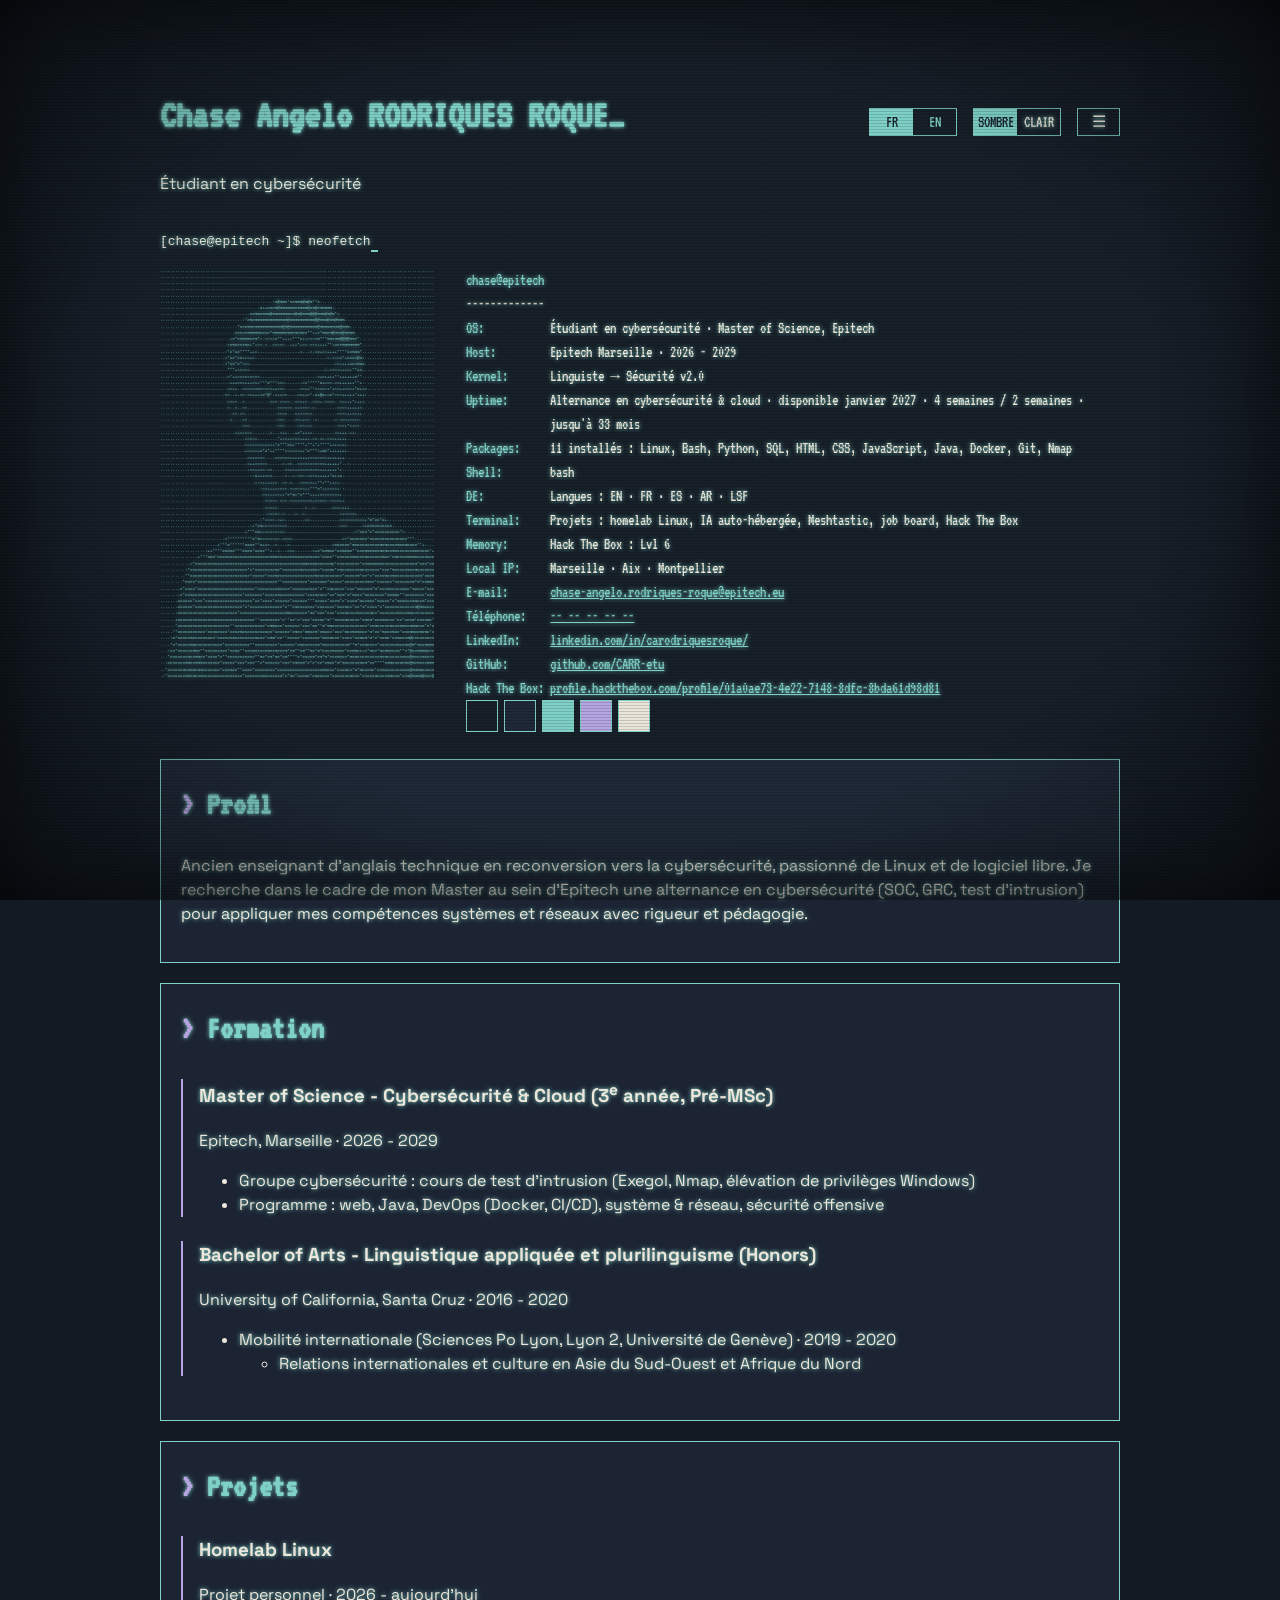
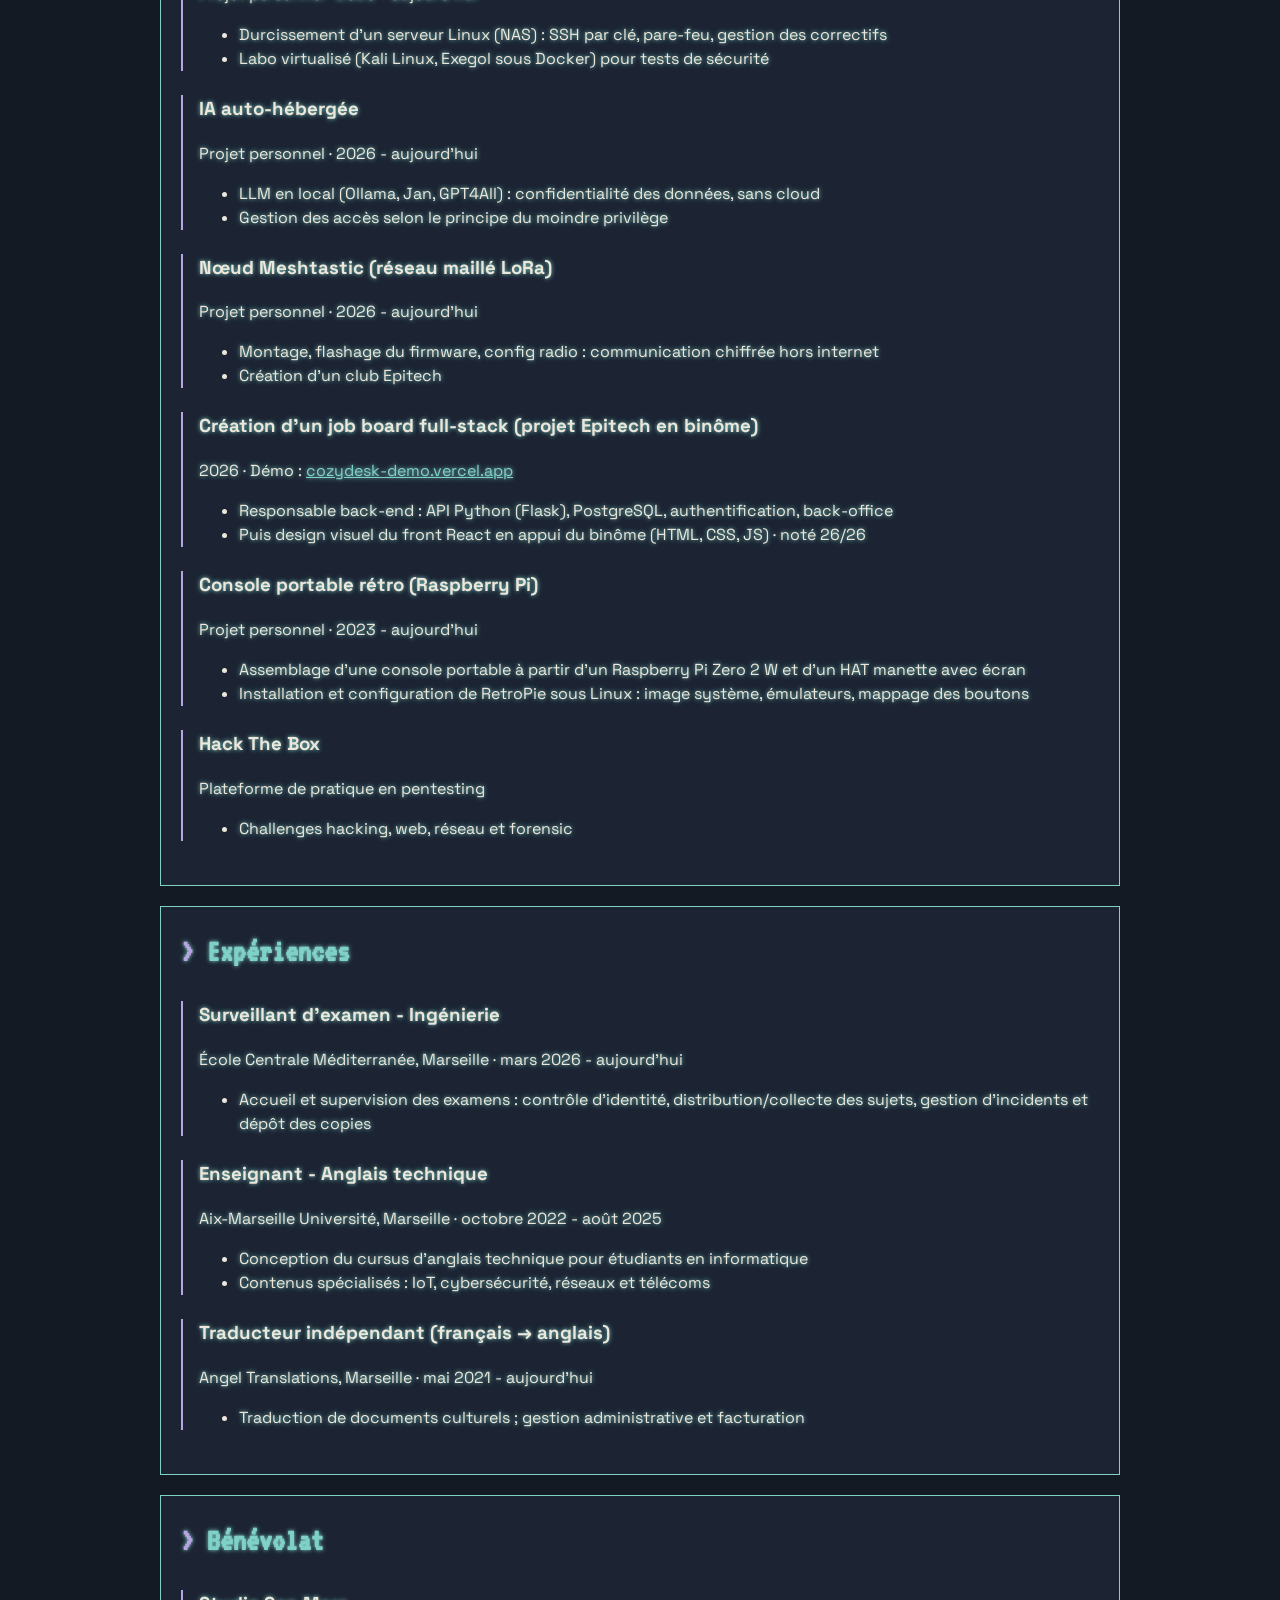
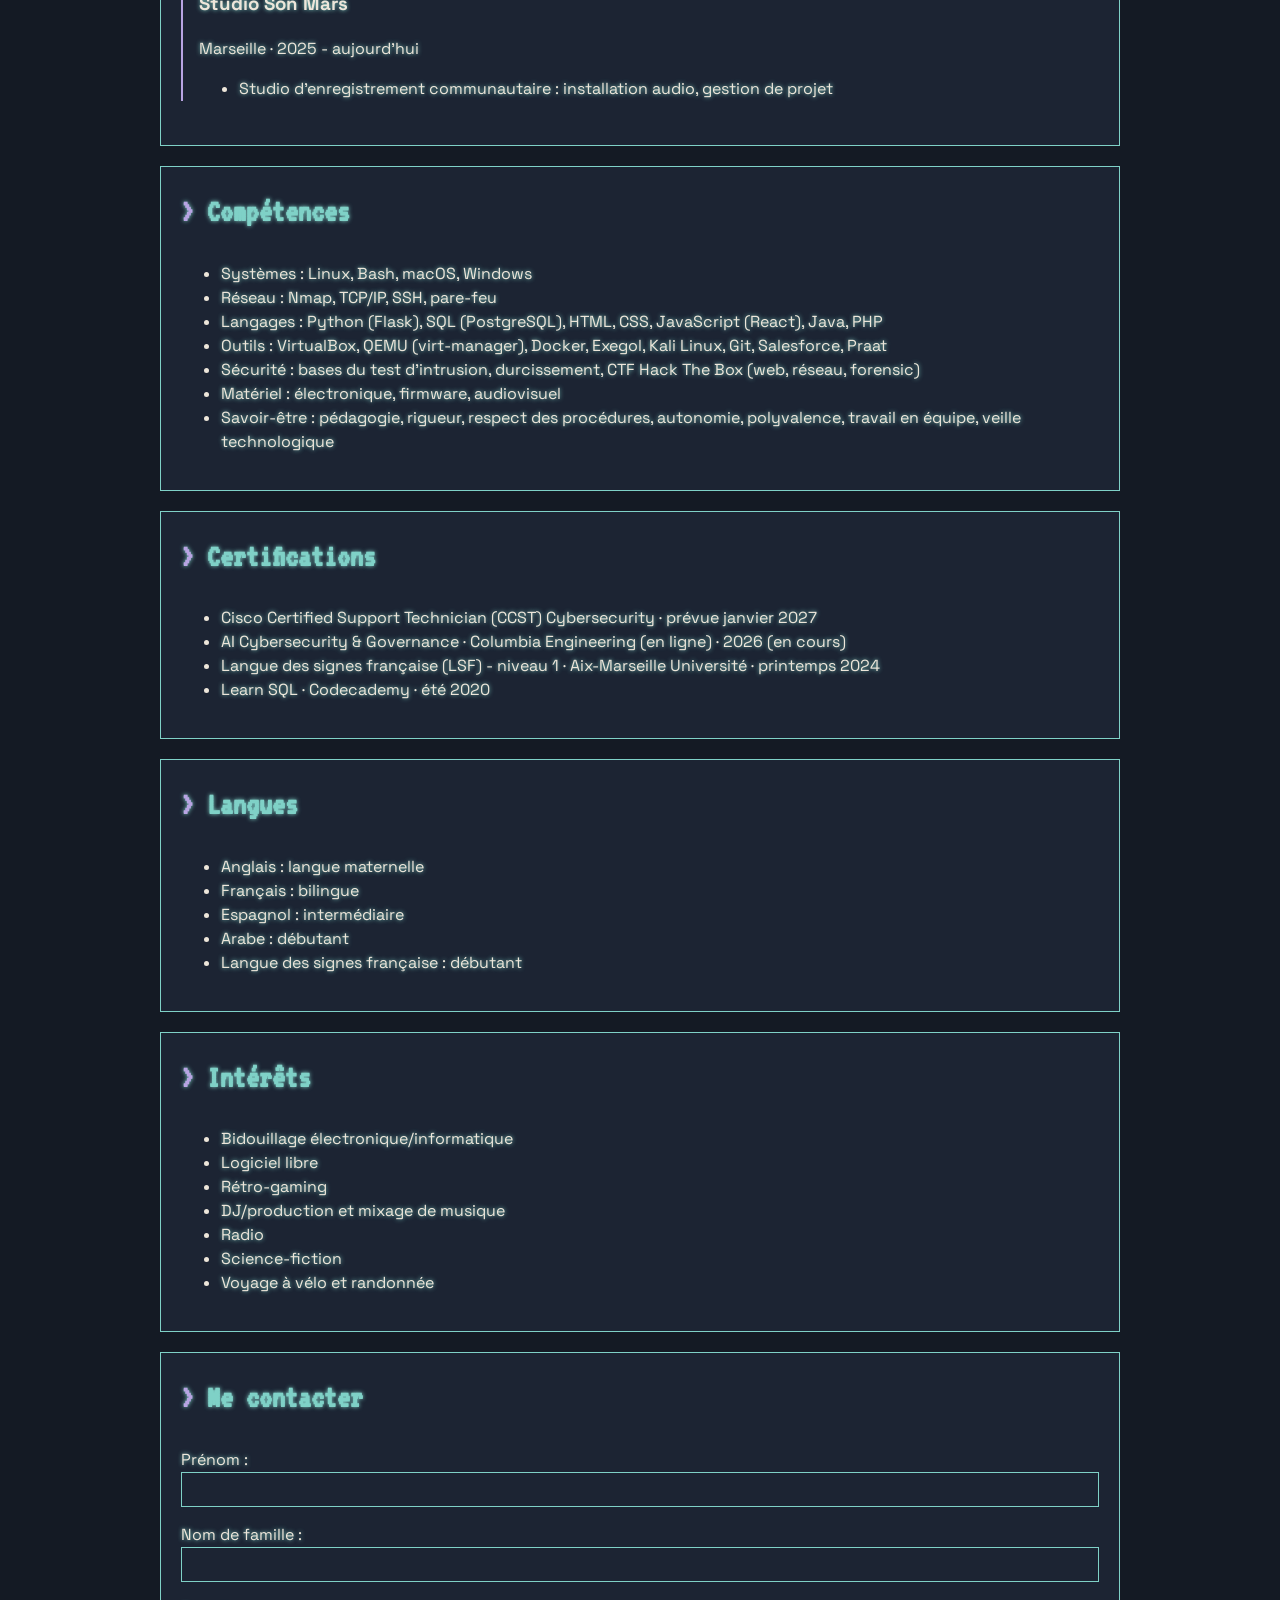
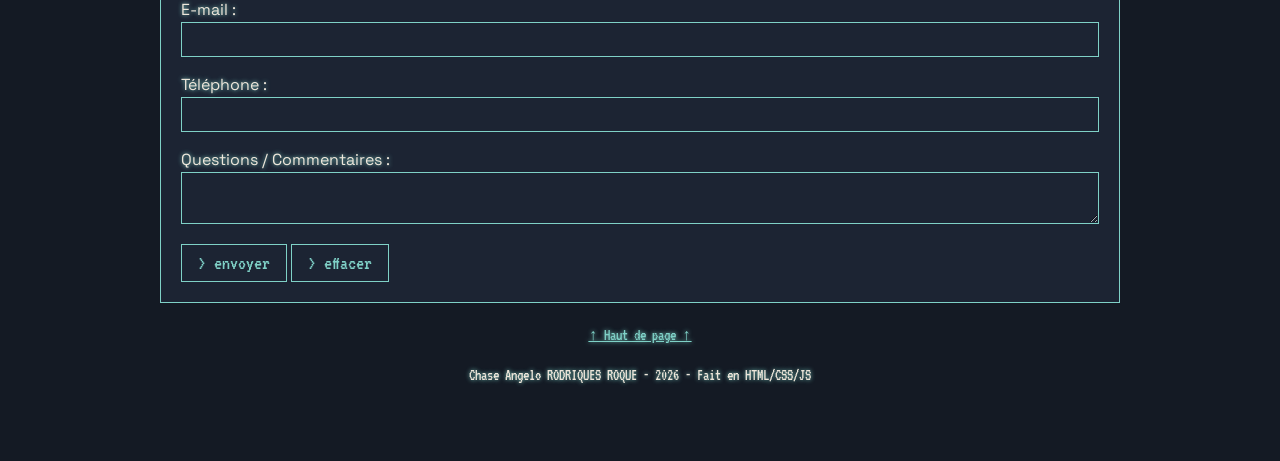
==== commit 4aa5c8f9: "Translate attributes and remember language with localStorage" ====
--- a/index.html
+++ b/index.html
@@ -23,7 +23,7 @@
                 <li><button type="button" data-lang="en" aria-pressed="false">EN</button></li>
             </ul>
             <label class="switch">
-                <input type="checkbox" id="theme-toggle" aria-label="Mode clair">
+                <input type="checkbox" id="theme-toggle" aria-label="Mode clair" data-i18n-attr="aria-label:attr.theme">
                 <span class="slider"></span>
                 <span class="switch-text switch-dark" data-i18n="theme.dark">SOMBRE</span>
                 <span class="switch-text switch-light" data-i18n="theme.light">CLAIR</span>
@@ -52,7 +52,7 @@
         <section id="neofetch">
             <p><code>[chase@epitech ~]$ <kbd>neofetch</kbd></code></p>
             <div class="portrait" tabindex="0">
-                <img src="assets/photo-color.jpg" alt="Photo de Chase Angelo RODRIQUES ROQUE" width="400" height="400">
+                <img src="assets/photo-color.jpg" alt="Photo de Chase Angelo RODRIQUES ROQUE" width="400" height="400" data-i18n-attr="alt:attr.photo">
                 <pre aria-hidden="true">
 ..............................................................................................................
 ..............................................................................................................
@@ -338,8 +338,8 @@
                 <label for="message" data-i18n="contact.message">Questions / Commentaires :</label>
                 <textarea id="message" name="message" required></textarea>
 
-                <input type="submit" value="> envoyer">
-                <input type="reset" value="> effacer">
+                <input type="submit" value="> envoyer" data-i18n-attr="value:attr.submit">
+                <input type="reset" value="> effacer" data-i18n-attr="value:attr.reset">
             </form>
         </section>
 
@@ -347,4 +347,6 @@
     <footer>
         <p><a href="#" data-i18n="footer.top">↑ Haut de page ↑</a></p>
         <p data-i18n="footer.credits">Chase Angelo RODRIQUES ROQUE - 2026 - Fait en HTML/CSS/JS</p>
-    </footer>+    </footer>
+    </body>
+</html>
--- a/css/style.css
+++ b/css/style.css
@@ -1,6 +1,6 @@
 /* ==========================================================================
-   Digital resume — style.css
-   Shared by index.html (FR) and en/index.html (EN)
+   Portfolio — style.css
+   One page, two languages (FR / EN) via i18n in js/translations.js
 
    Contents
    1.  Colors (variables)
@@ -198,7 +198,7 @@
 
 /* ===== 6. Language switch (FR | EN) ===== */
 
-/* Two links shown as one pill */
+/* Two buttons shown as one pill */
 .lang-switch {
     display: inline-flex;
     margin: 0;
@@ -208,18 +208,28 @@
 }
 
 /* Both halves the same width: 7 characters + padding */
-.lang-switch a {
+.lang-switch button {
     display: block;
     width: calc(7ch + 1px);
     padding: 1px;
     text-align: center;
-    text-decoration: none;
-}
-
-/* Current language = inverted */
-.lang-switch a[aria-current="page"] {
+    /* Reset the browser's default button look */
+    font: inherit;
+    color: var(--main);
+    background: transparent;
+    border: none;
+    cursor: pointer;
+}
+
+/* Current language = inverted (aria-pressed is set by setLanguage in main.js) */
+.lang-switch button[aria-pressed="true"] {
     background-color: var(--main);
     color: var(--bg);
+}
+
+/* Keyboard focus: same ring as the other controls */
+.lang-switch button:focus-visible {
+    outline: 2px solid var(--second);
 }
 
 
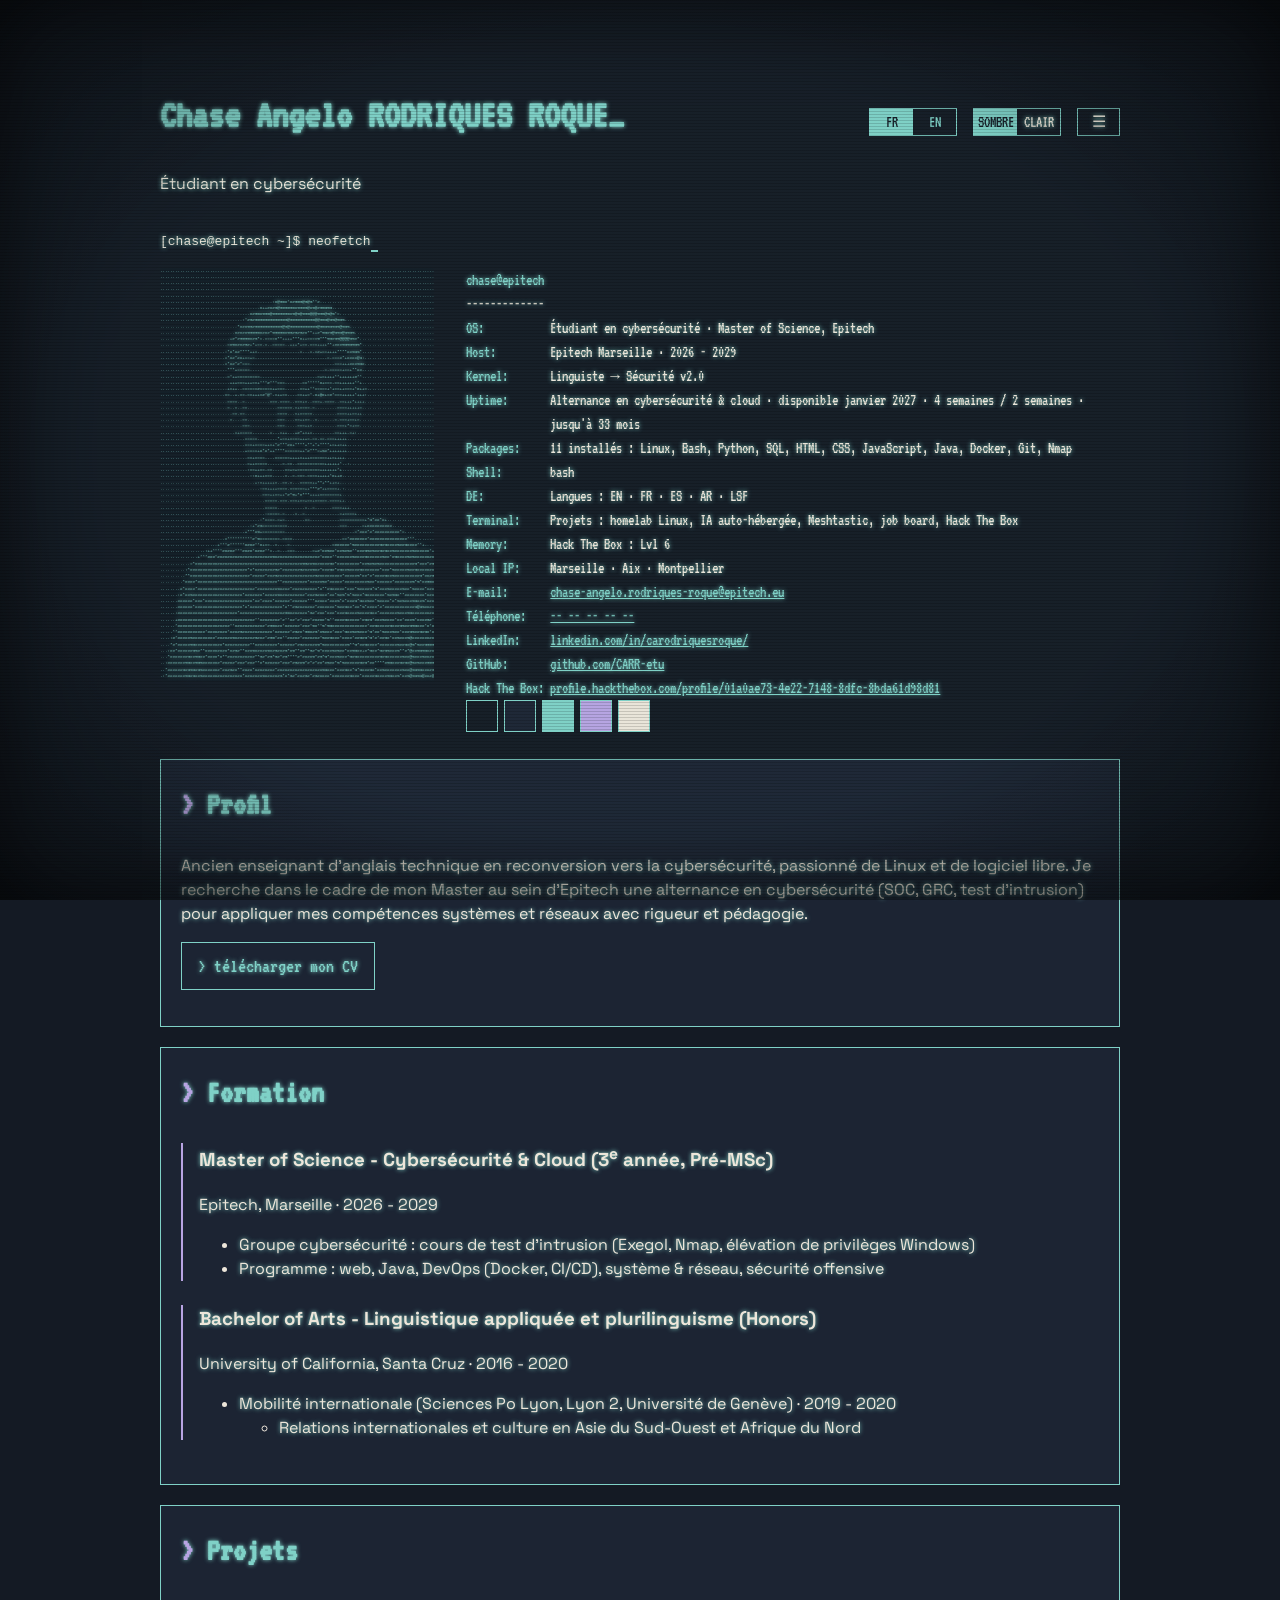
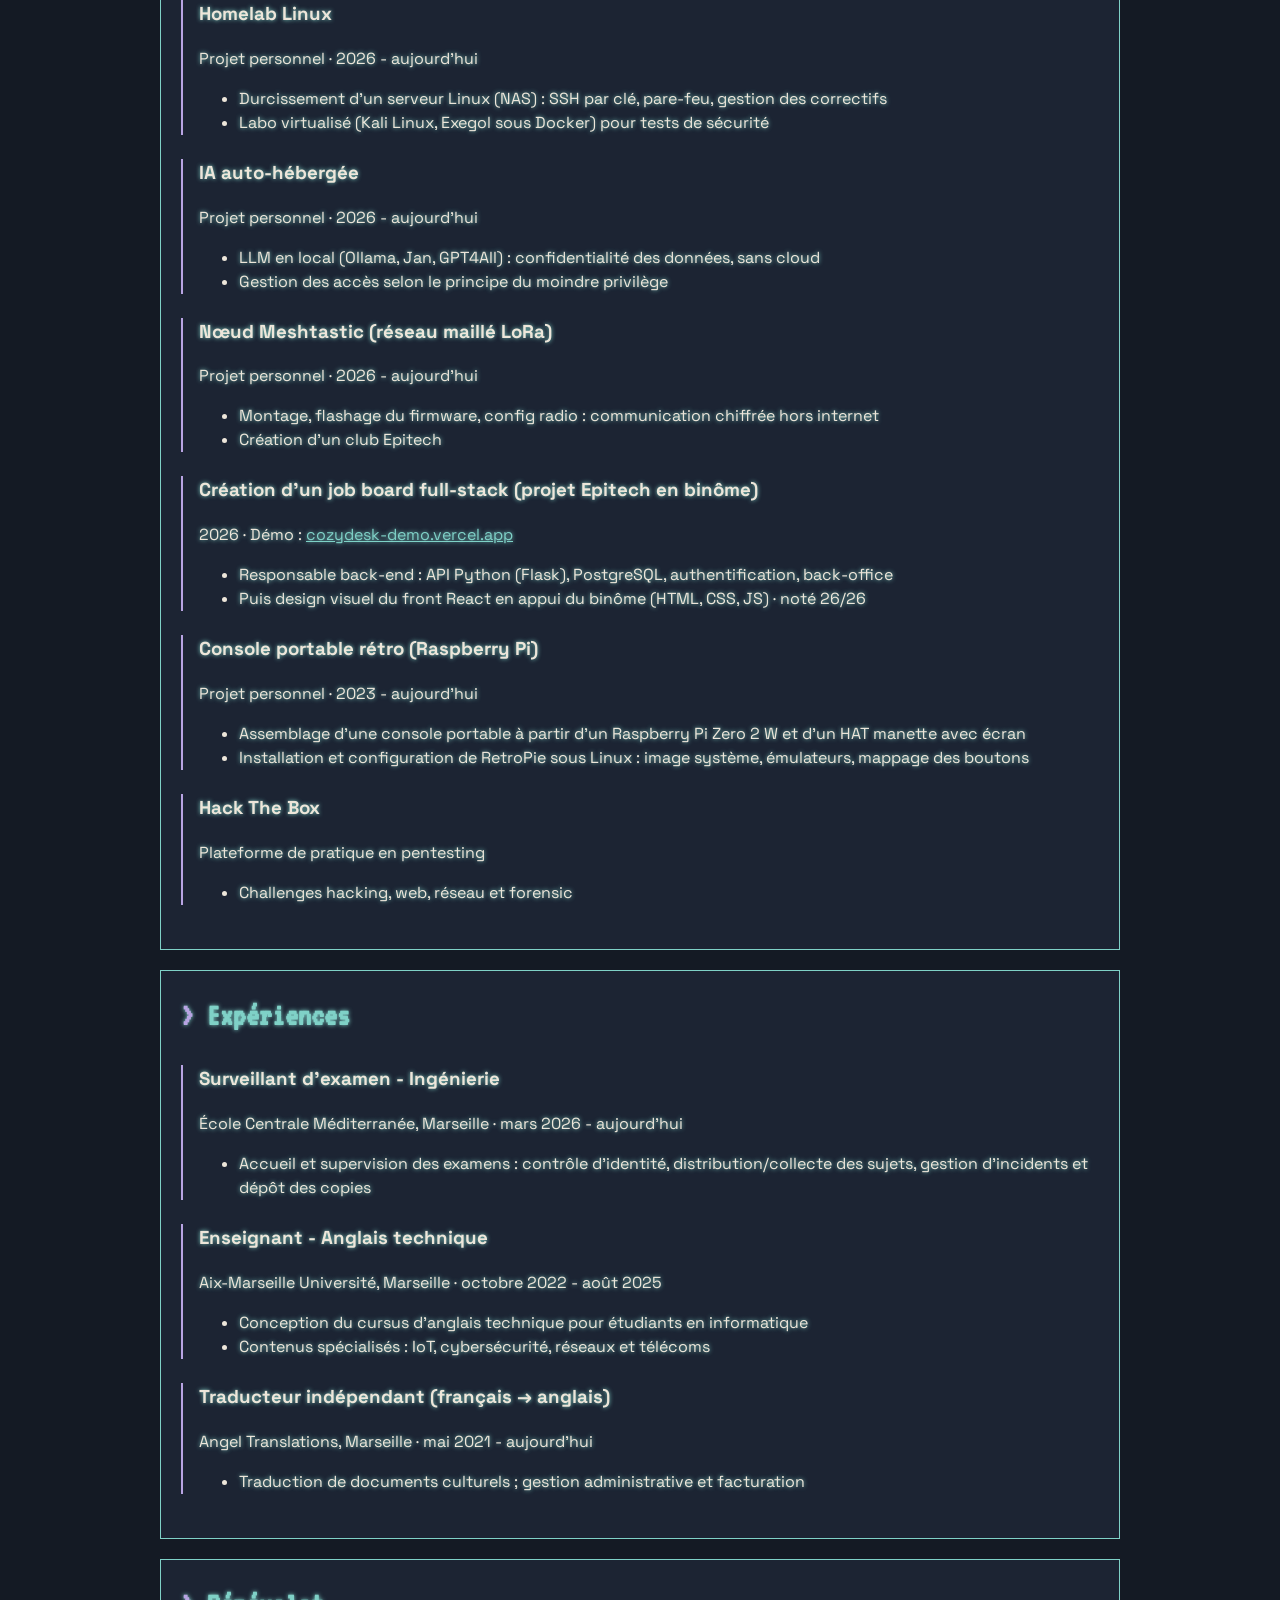
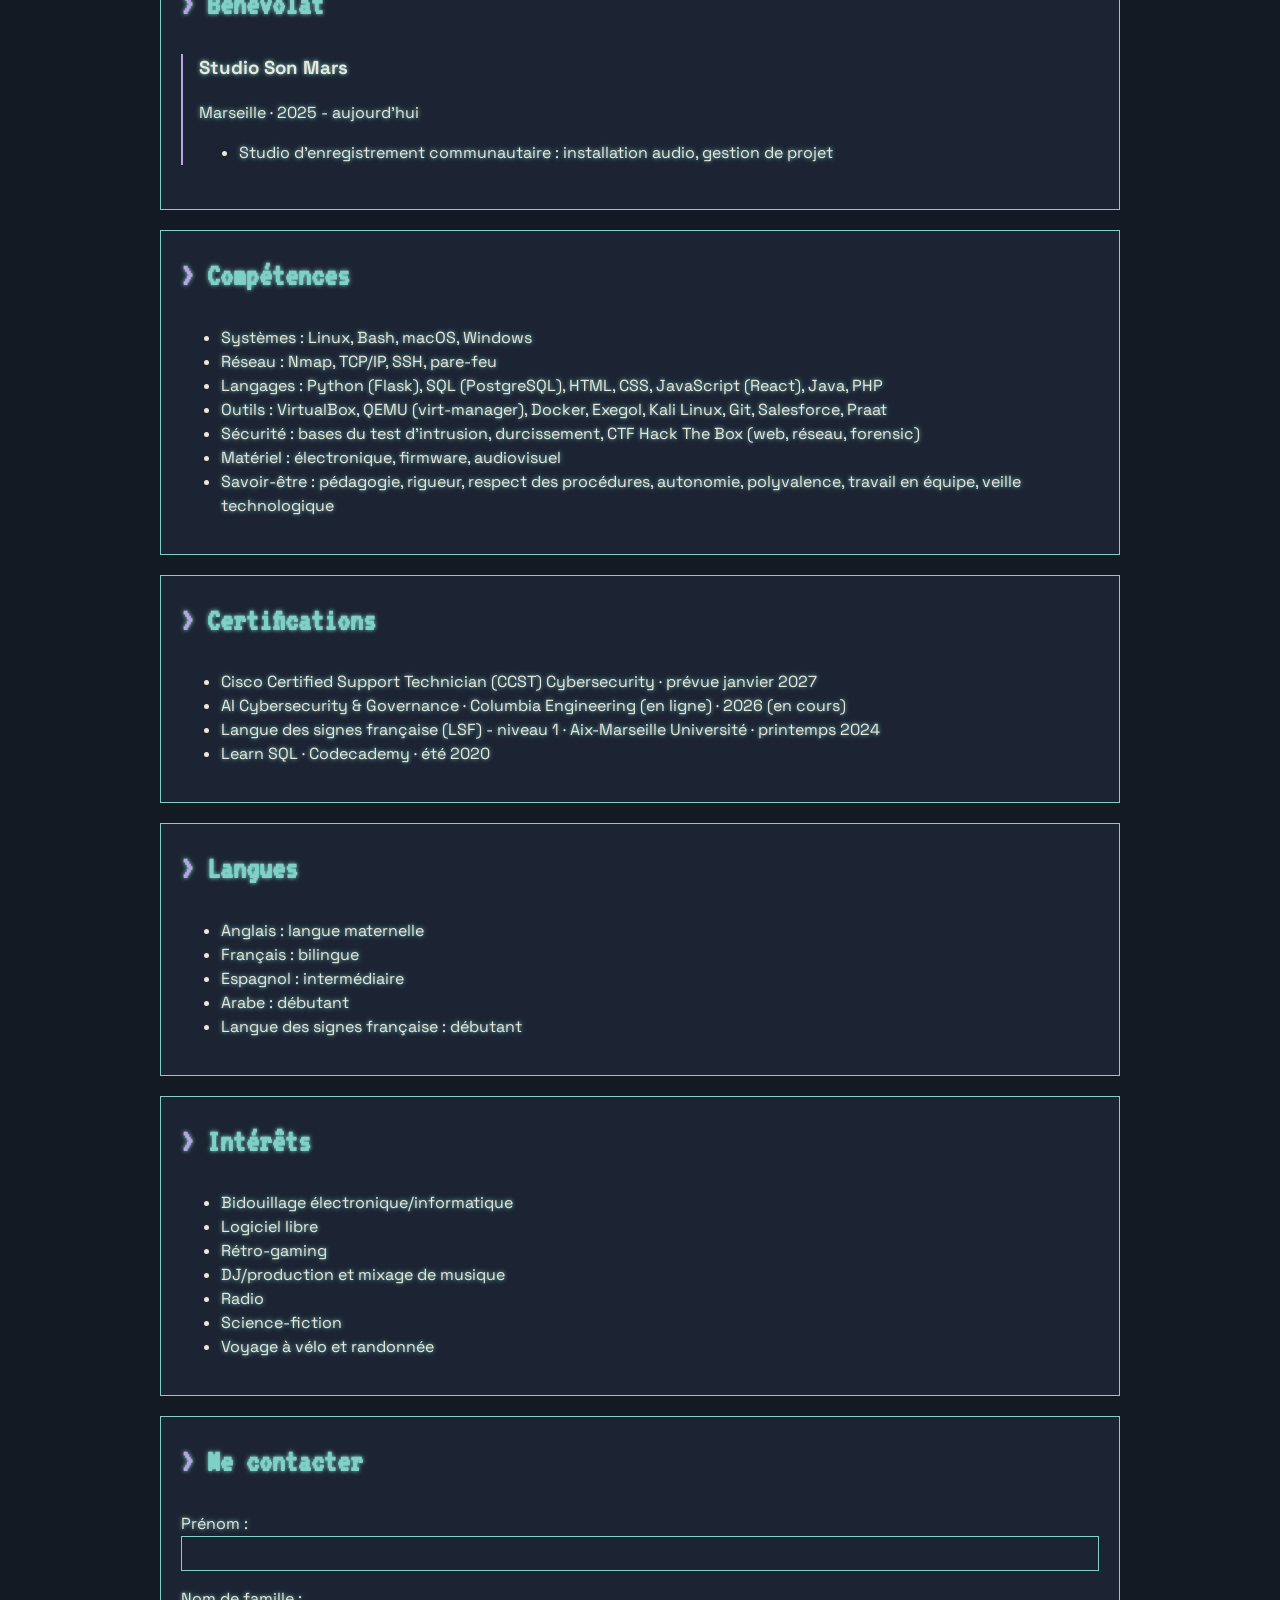
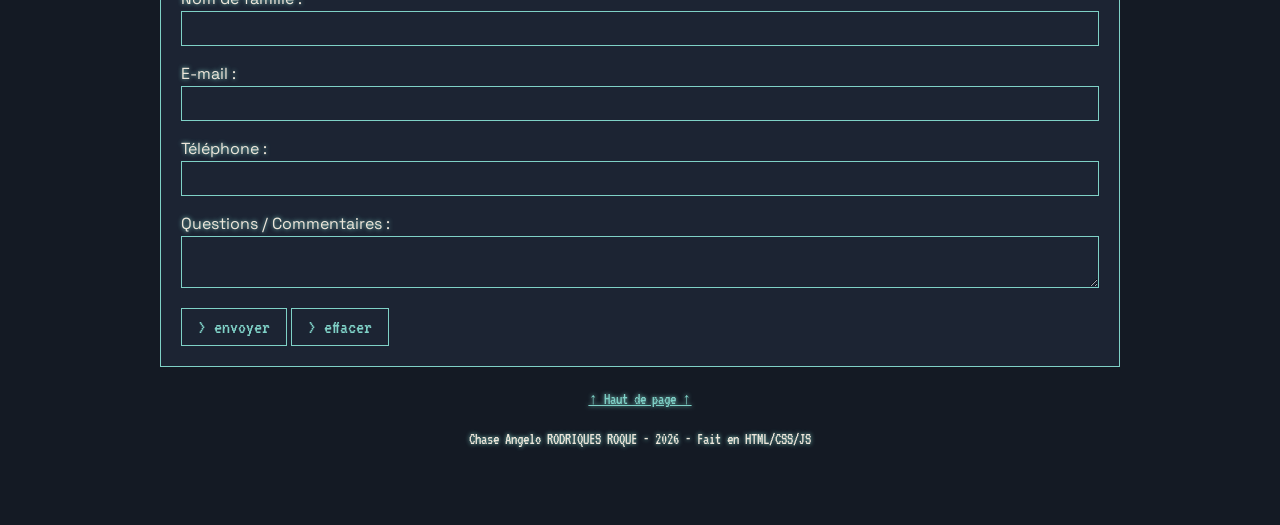
==== commit 6613f86d: "Add downloadable CV button" ====
--- a/index.html
+++ b/index.html
@@ -3,18 +3,20 @@
 <head>
     <meta charset="UTF-8">
     <meta name="viewport" content="width=device-width, initial-scale=1.0">
-    <title>Chase Angelo RODRIQUES ROQUE, Étudiant en cybersécurité</title>
+    <meta name="description" content="Portfolio de Chase Angelo RODRIQUES ROQUE, étudiant en cybersécurité à Epitech Marseille, à la recherche d'une alternance à partir de janvier 2027.">
+    <title data-i18n="title.cv">Chase Angelo RODRIQUES ROQUE, Étudiant en cybersécurité</title>
     <link rel="preconnect" href="https://fonts.googleapis.com">
     <link rel="preconnect" href="https://fonts.gstatic.com" crossorigin>
     <link href="https://fonts.googleapis.com/css2?family=Space+Grotesk:wght@300..700&family=VT323&display=swap" rel="stylesheet">
     <link rel="stylesheet" href="css/style.css">
+    <link rel="icon" href="assets/favicon.svg?v=2" type="image/svg+xml">
     <script src="js/translations.js" defer></script>
-   <script src="js/main.js" defer></script>
+    <script src="js/main.js" defer></script>
 </head>
     <body>
     <header>
         <div class="id">
-            <h1>Chase Angelo RODRIQUES ROQUE</h1>
+            <h1><a href="index.html" class="home-link">Chase Angelo RODRIQUES ROQUE</a></h1>
             <p data-i18n="header.subtitle">Étudiant en cybersécurité</p> 
         </div>
         <div class="header-controls">
@@ -32,6 +34,10 @@
                 <details>
                     <summary aria-label="Menu">☰</summary>
                     <ul>
+                        <li><a href="index.html" data-i18n="nav.page.cv" aria-current="page">CV</a></li>
+                        <li><a href="projects.html" data-i18n="nav.page.projects">Projets</a></li>
+                        <li><a href="interests.html" data-i18n="nav.page.interests">Intérêts</a></li>
+                        <li class="menu-separator" aria-hidden="true"></li>
                         <li><a href="#">neofetch_</a></li>
                         <li><a href="#profile" data-i18n="nav.profile">Profil</a></li>
                         <li><a href="#education" data-i18n="nav.education">Formation</a></li>
@@ -169,6 +175,7 @@
         <section id="profile">
             <h2 data-i18n="profile.title">Profil</h2>
             <p data-i18n="profile.text">Ancien enseignant d'anglais technique en reconversion vers la cybersécurité, passionné de Linux et de logiciel libre. Je recherche dans le cadre de mon Master au sein d'Epitech une alternance en cybersécurité (SOC, GRC, test d'intrusion) pour appliquer mes compétences systèmes et réseaux avec rigueur et pédagogie.</p>
+            <p><a href="assets/CV-Chase-Angelo-RODRIQUES-ROQUE.pdf" class="cv-button" download data-i18n="profile.cv">&gt; télécharger mon CV</a></p>
         </section>
         <section id="education">
             <h2 data-i18n="education.title">Formation</h2>
--- a/css/style.css
+++ b/css/style.css
@@ -168,6 +168,12 @@
     color: var(--bg);
 }
 
+/* Name in the header = link to the homepage, styled like the title */
+.home-link {
+    color: inherit;
+    text-decoration: none;
+}
+
 
 /* ===== 5. Header ===== */
 
@@ -343,6 +349,17 @@
     text-decoration: none;
 }
 
+/* Line between the page links and the section links */
+nav .menu-separator {
+    margin: 0.5rem 1rem;
+    border-top: 1px solid var(--main);
+}
+
+/* Current page: shown in the accent color */
+nav a[aria-current="page"] {
+    color: var(--second);
+}
+
 
 /* ===== 9. Sections & articles ===== */
 
@@ -371,6 +388,16 @@
 
 main:has(section:target) > section:not(:target) {
     display: none;
+}
+
+/* Download CV: terminal-style button, like the form buttons */
+.cv-button {
+    display: inline-block;
+    padding: 0.5rem 1rem;
+    font-family: "VT323", monospace;
+    font-size: 1.25rem;
+    text-decoration: none;
+    border: 1px solid var(--main);
 }
 
 /* ===== 10. Neofetch ===== */
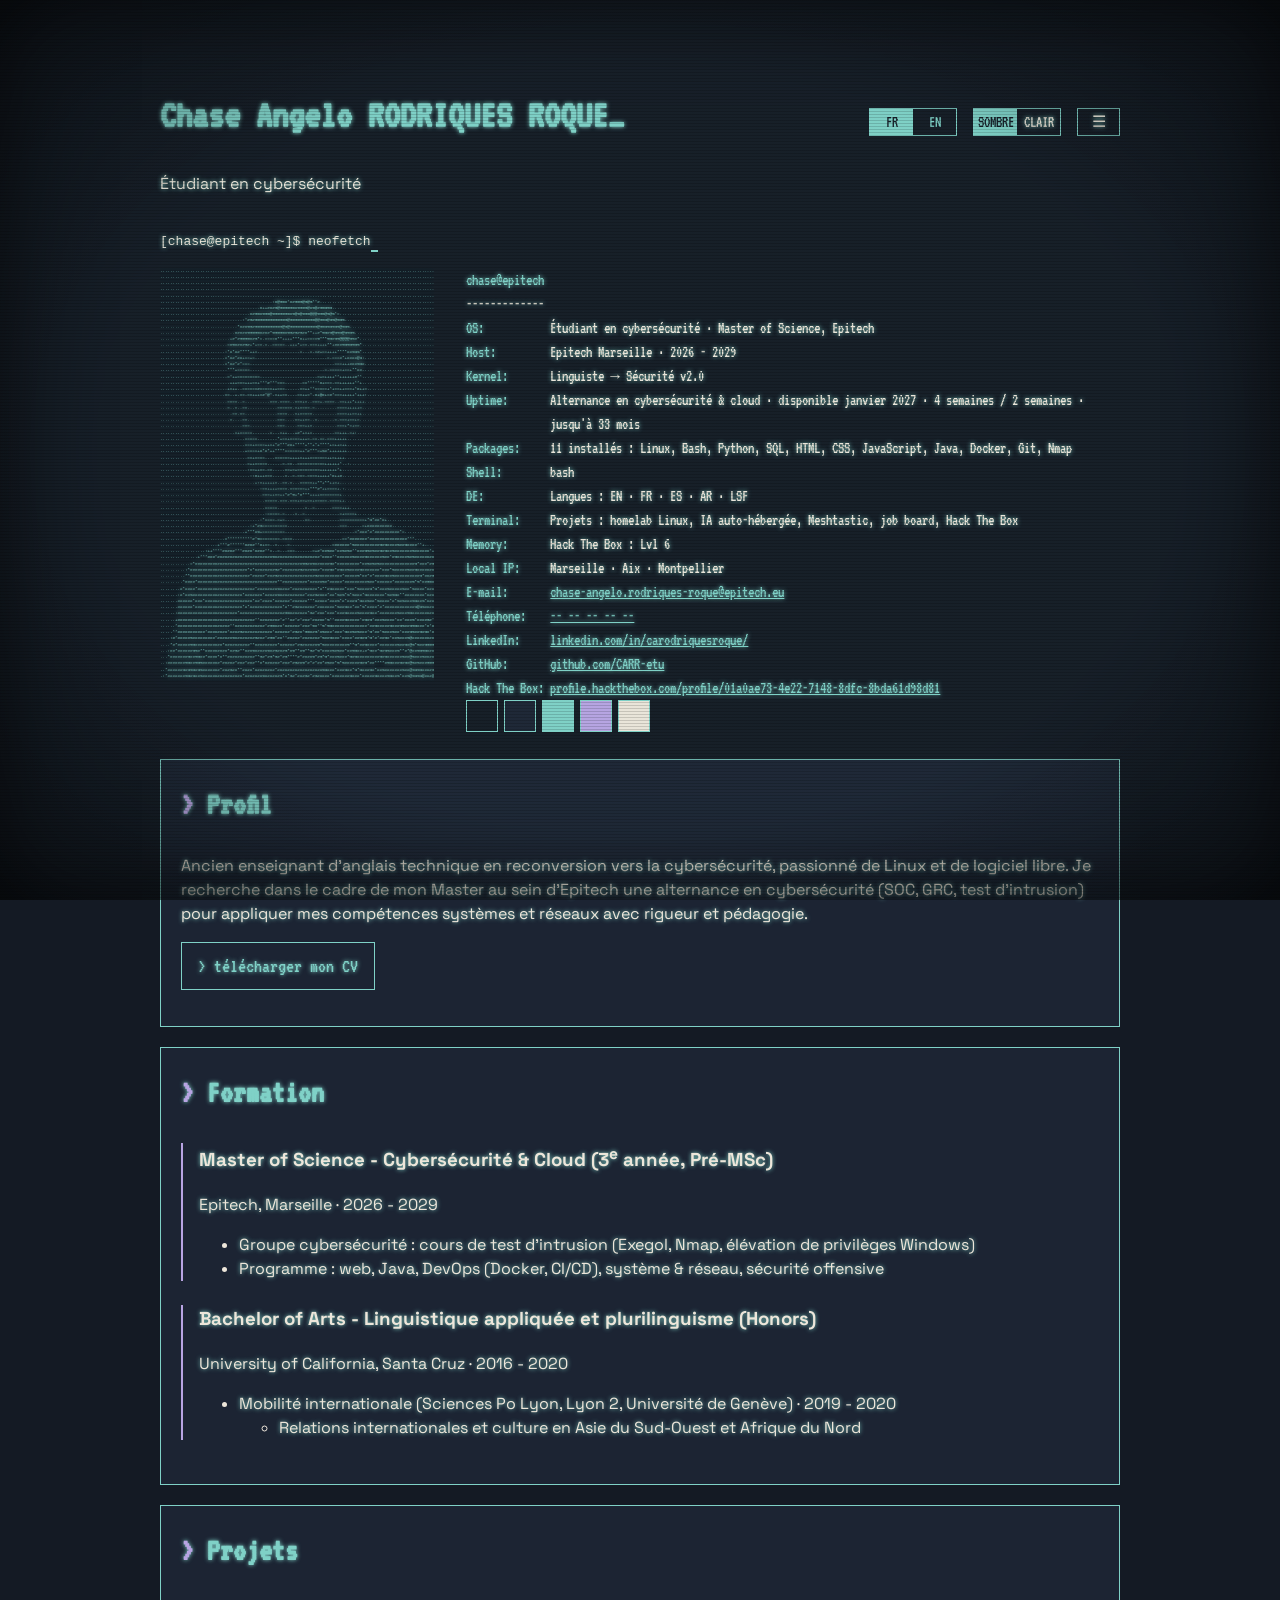
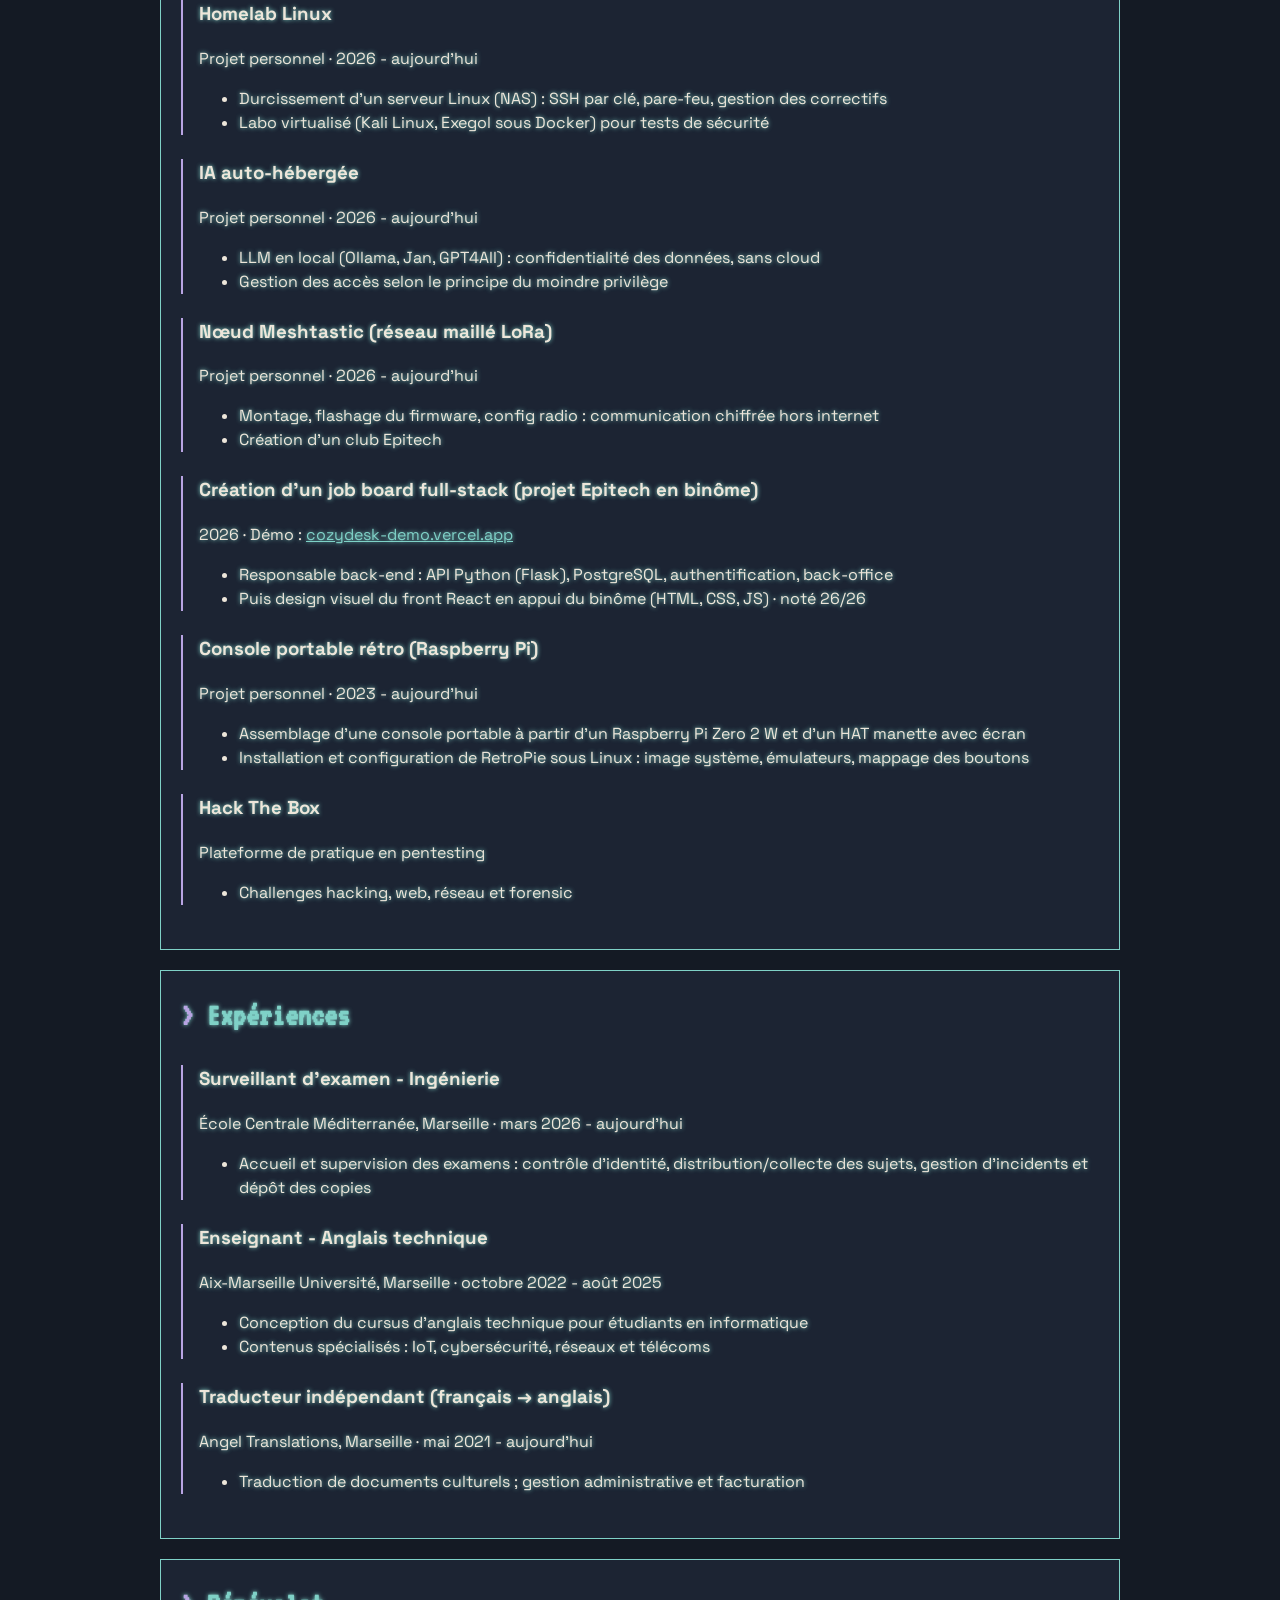
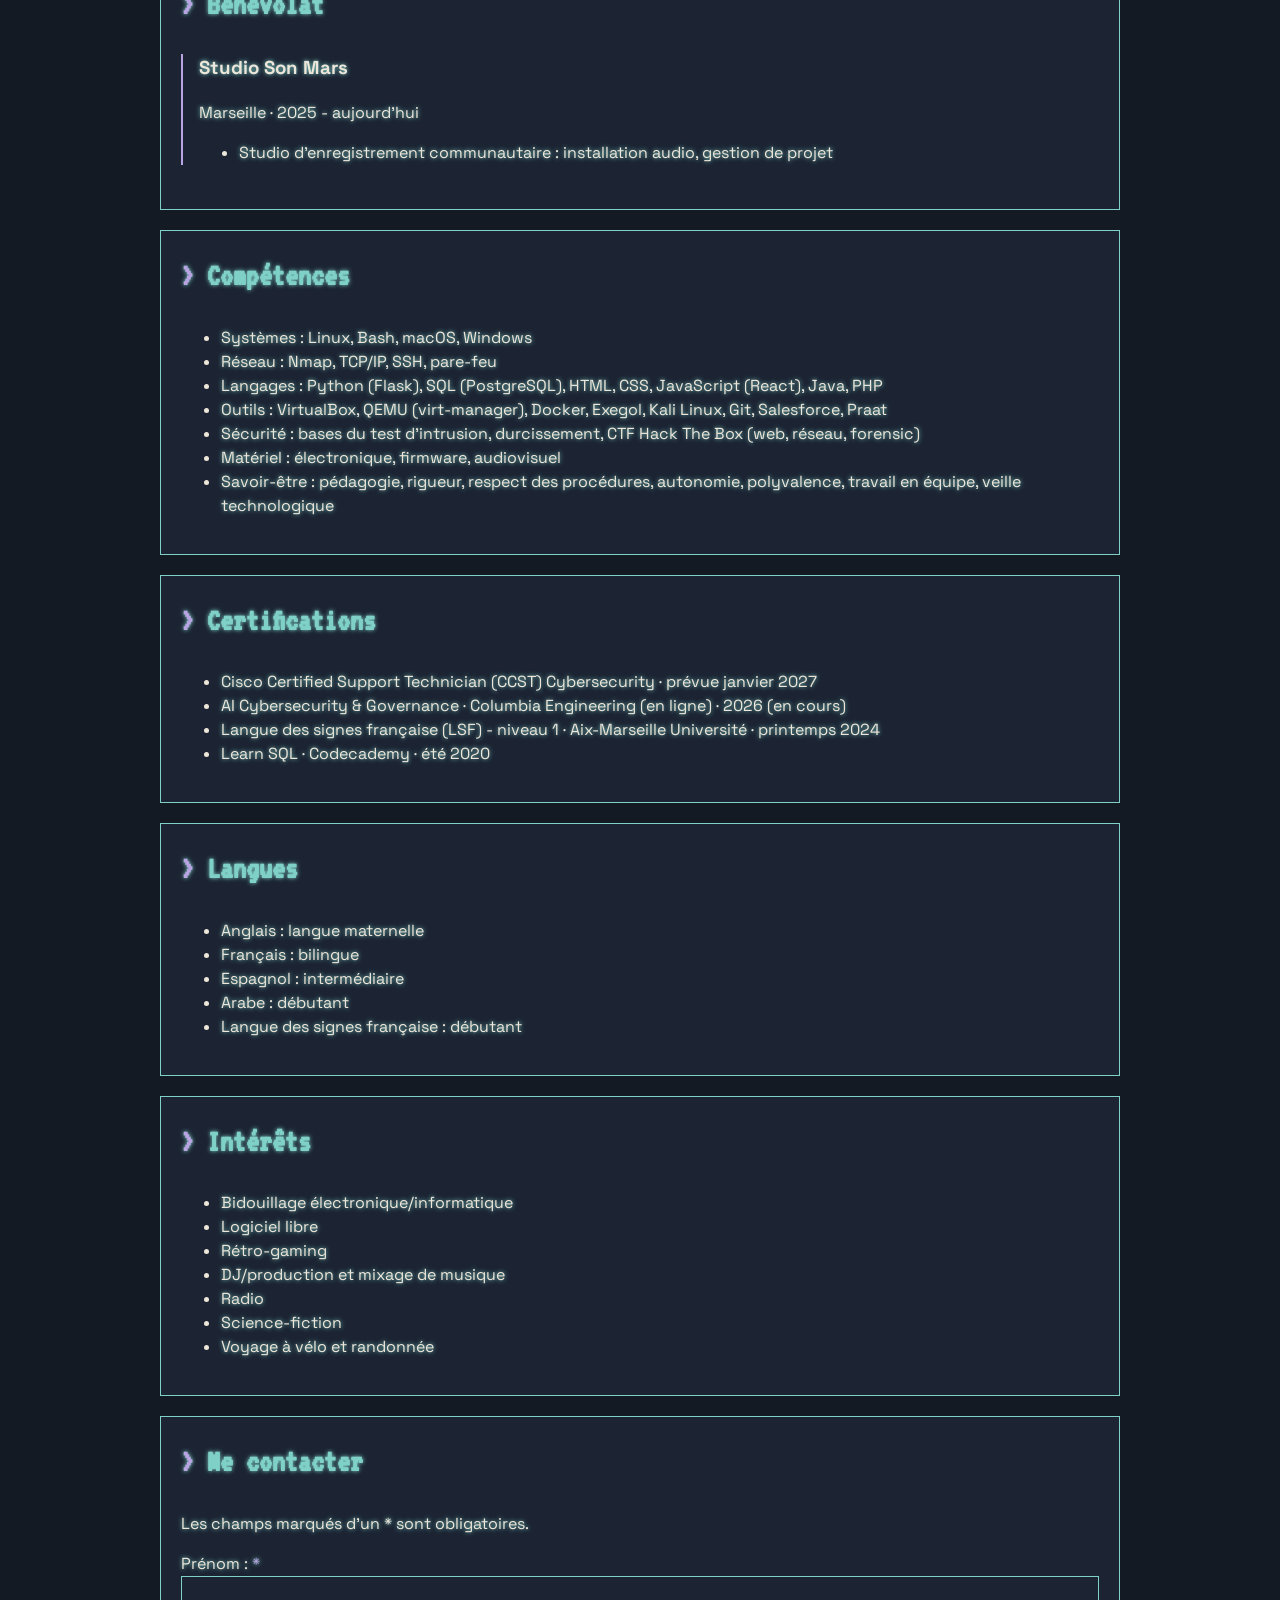
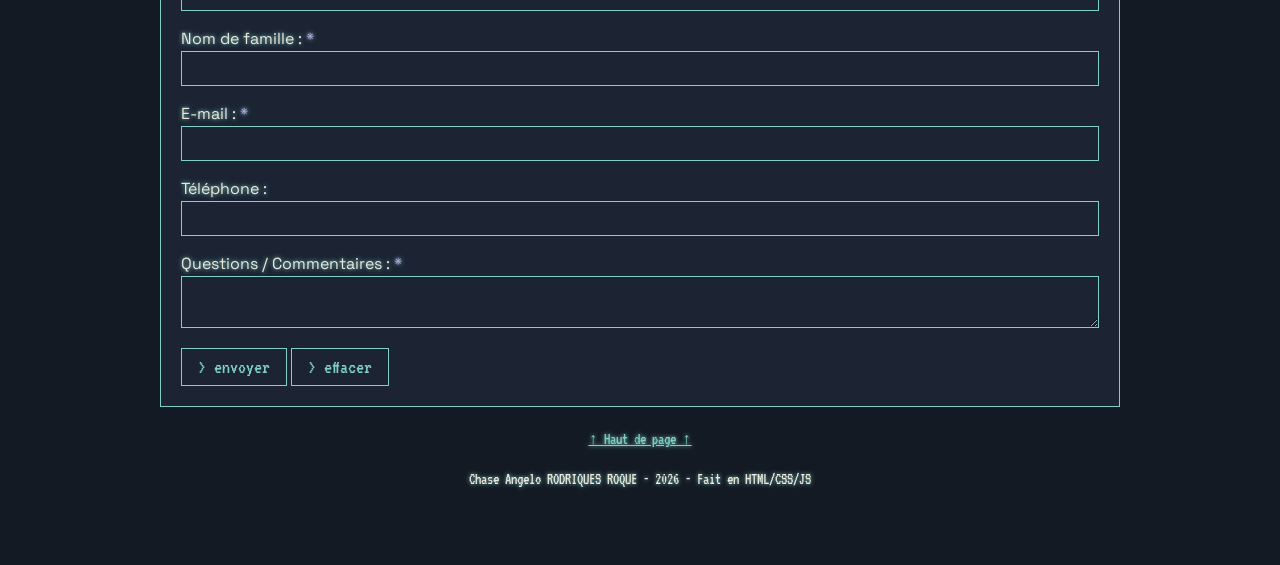
==== commit 549c3500: "Contact form: pre-filled email, required field markers" ====
--- a/index.html
+++ b/index.html
@@ -329,6 +329,7 @@
         </section>
         <section id="contact-form">
             <h2 data-i18n="contact.title">Me contacter</h2>
+            <p data-i18n="contact.required">Les champs marqués d'un * sont obligatoires.</p>
             <form>
                 <label for="fname" data-i18n="contact.fname">Prénom :</label>
                 <input type="text" id="fname" name="fname" required>
--- a/css/style.css
+++ b/css/style.css
@@ -632,6 +632,12 @@
     color: var(--bg);
 }
 
+/* Asterisk after the label of every required field */
+#contact-form label:has(+ :required)::after {
+    content: " *";
+    color: var(--second);
+}
+
 
 /* ===== 13. Footer ===== */
 
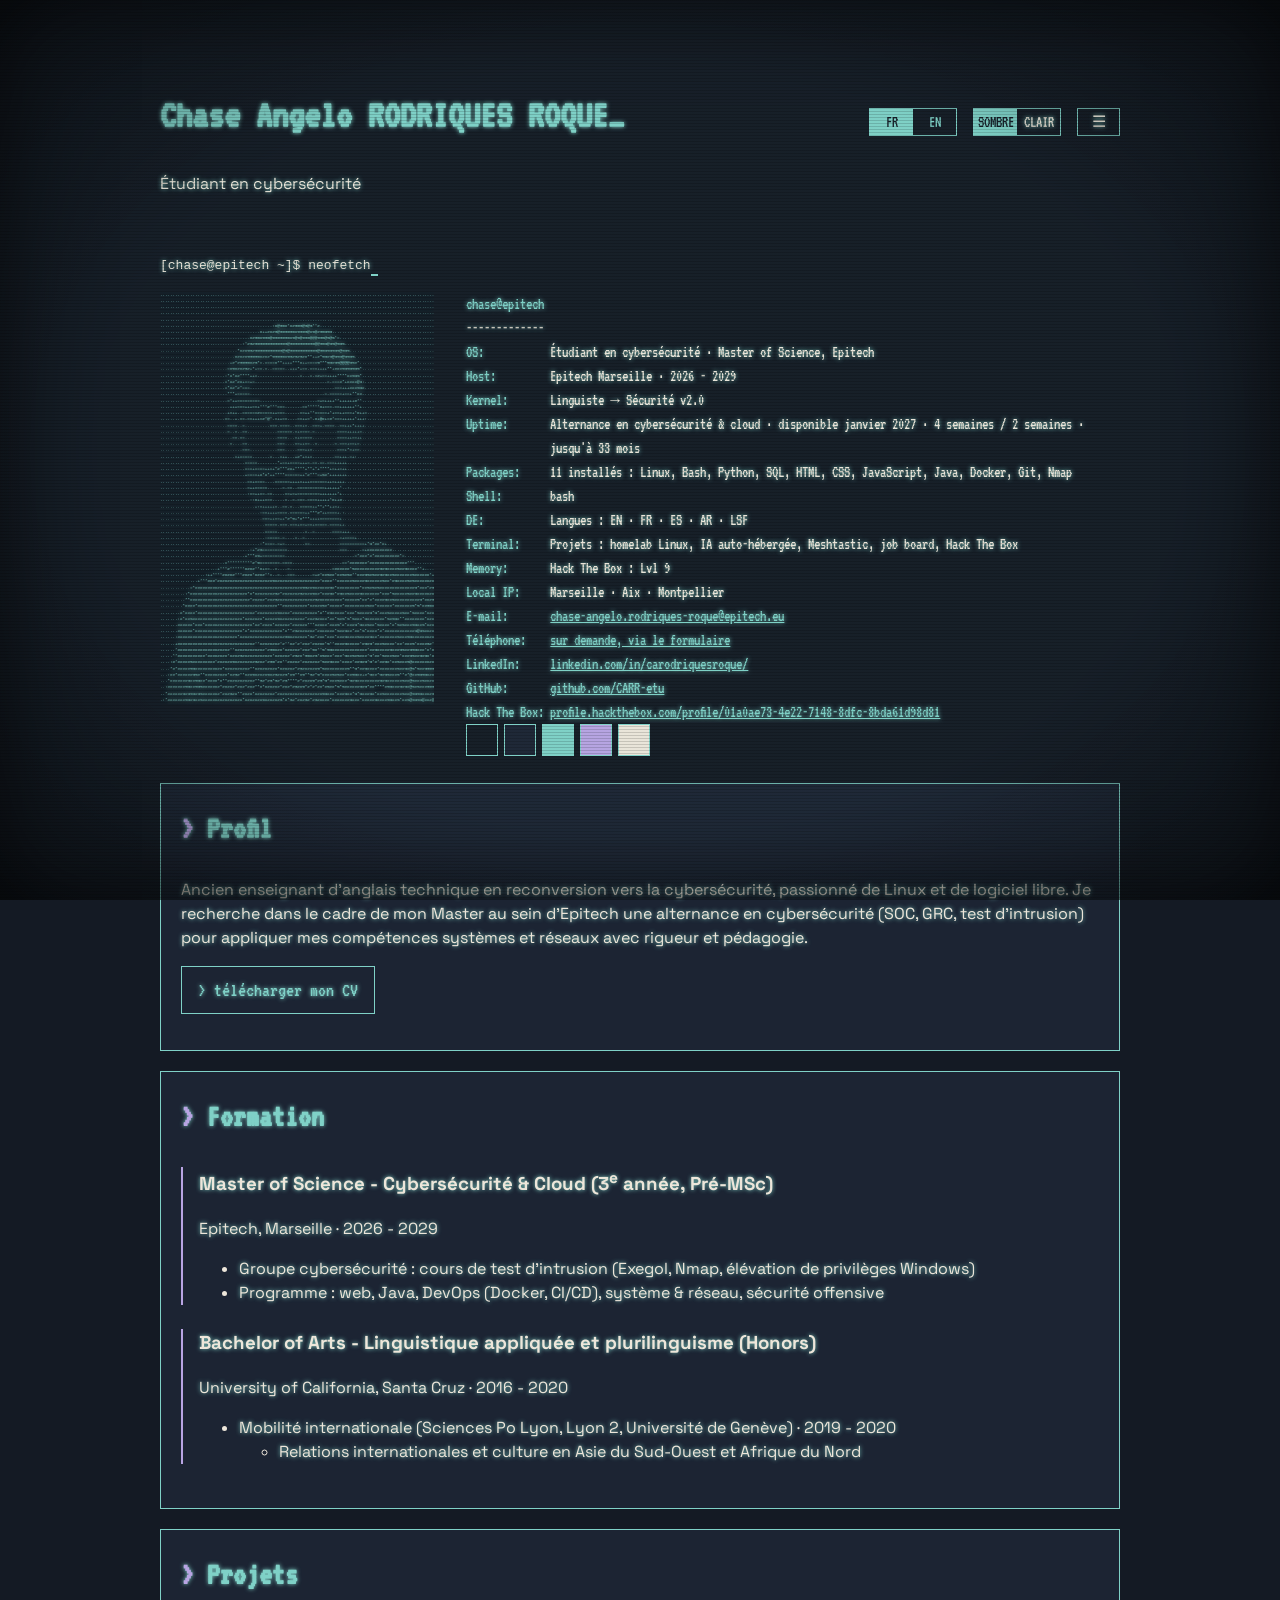
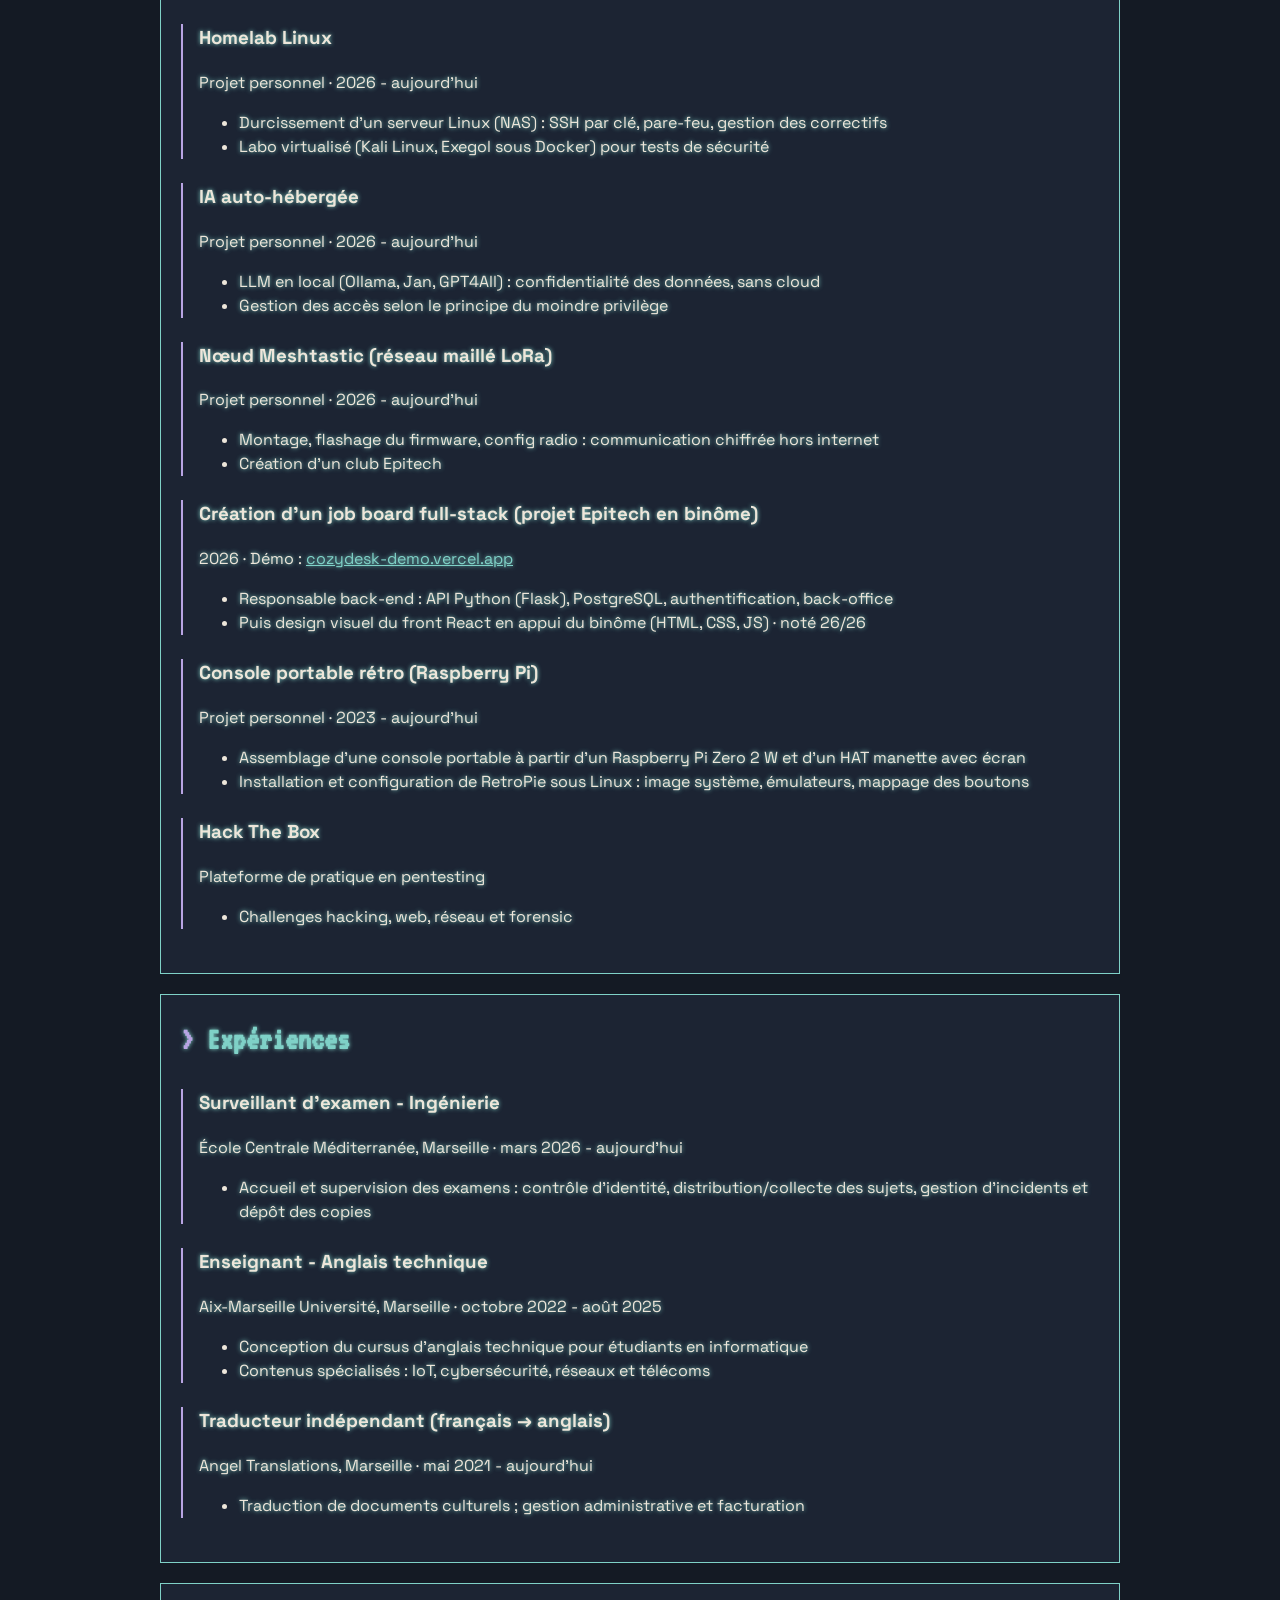
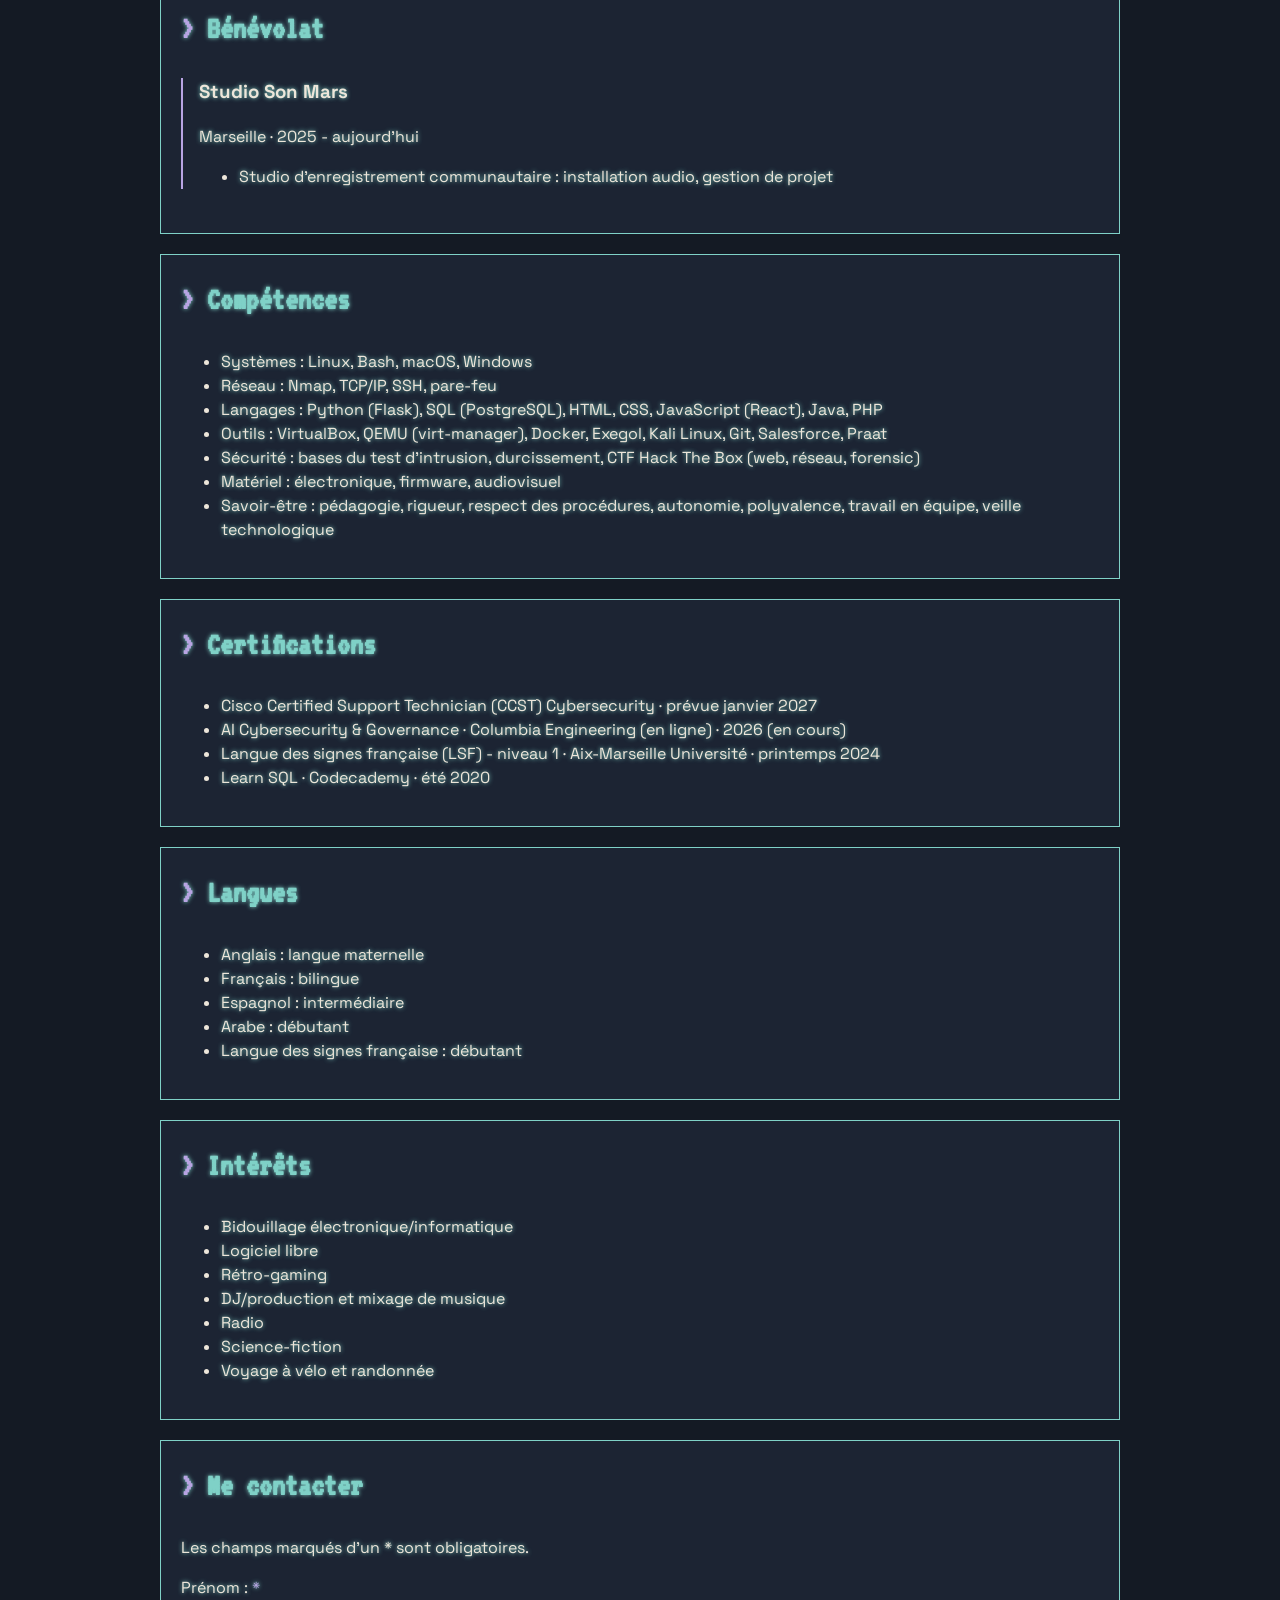
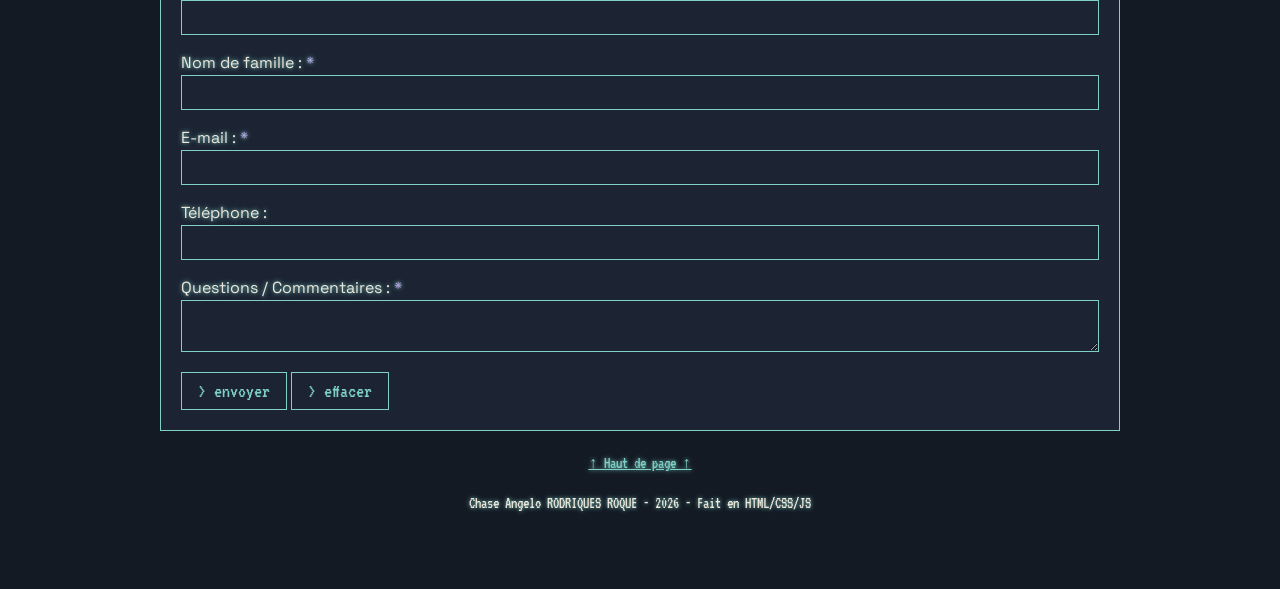
==== commit 513ac1c6: "Link neofetch phone line to contact form, update Hack The Box level to 9" ====
--- a/index.html
+++ b/index.html
@@ -149,13 +149,13 @@
                     <dt>Terminal</dt>
                     <dd data-i18n="neofetch.terminal">Projets : homelab Linux, IA auto-hébergée, Meshtastic, job board, Hack The Box</dd>
                     <dt>Memory</dt>
-                    <dd data-i18n="neofetch.memory">Hack The Box : Lvl 6</dd>
+                    <dd data-i18n="neofetch.memory">Hack The Box : Lvl 9</dd>
                     <dt>Local IP</dt>
                     <dd>Marseille · Aix · Montpellier</dd>
                     <dt data-i18n="neofetch.email">E-mail</dt>
                     <dd><a href="mailto:chase-angelo.rodriques-roque@epitech.eu">chase-angelo.rodriques-roque@epitech.eu</a></dd>
                     <dt data-i18n="neofetch.phone">Téléphone</dt>
-                    <dd><a href="tel:+33---------">-- -- -- -- --</a></dd>
+                    <dd><a href="#contact-form" data-i18n="neofetch.phone.link">sur demande, via le formulaire</a></dd>
                     <dt>LinkedIn</dt>
                     <dd><a href="https://linkedin.com/in/carodriquesroque/">linkedin.com/in/carodriquesroque/</a></dd>
                     <dt>GitHub</dt>
--- a/css/style.css
+++ b/css/style.css
@@ -184,6 +184,7 @@
     align-items: baseline;
     flex-wrap: wrap;             /* on phones, the controls can drop to a 2nd line */
     gap: 1rem;
+    padding-bottom: 1.5rem;      /* space under the buttons, inside the sticky header */
     position: sticky;
     top: 0;
     z-index: 10;
@@ -397,6 +398,14 @@
     font-family: "VT323", monospace;
     font-size: 1.25rem;
     text-decoration: none;
+    border: 1px solid var(--main);
+}
+
+/* Screenshots on the interests and projects pages: never wider than their panel */
+.screenshot {
+    display: block;
+    max-width: 100%;
+    height: auto;
     border: 1px solid var(--main);
 }
 
@@ -700,18 +709,6 @@
         min-width: 0;
         margin: 0;
     }
-    header {
-    display: flex;
-    justify-content: space-between;
-    align-items: baseline;
-    flex-wrap: wrap;             /* on phones, the controls can drop to a 2nd line */
-    gap: 1rem;
-    position: sticky;
-    top: 0;
-    z-index: 10;
-    background-color: var(--bg);
-    width: 100%;
-    }
 }
 
 /* Desktop: readable line length, centered */
